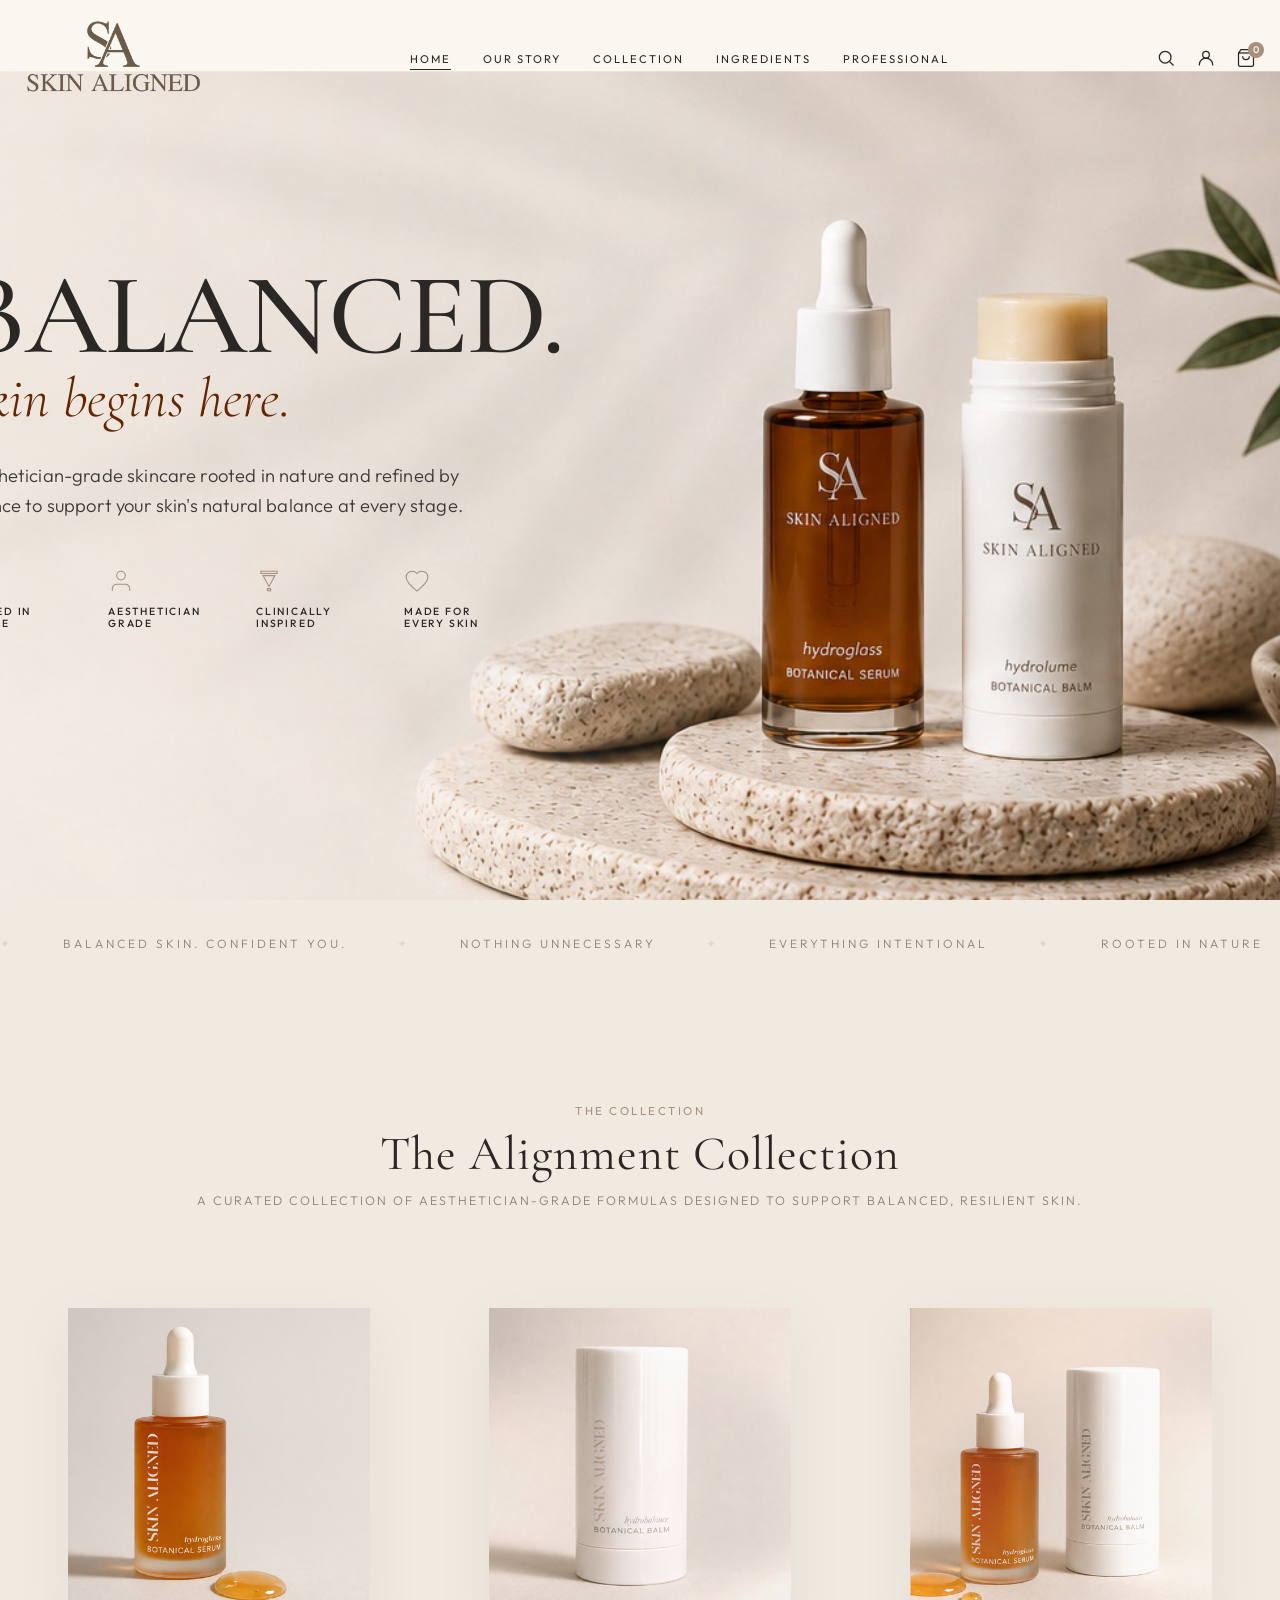
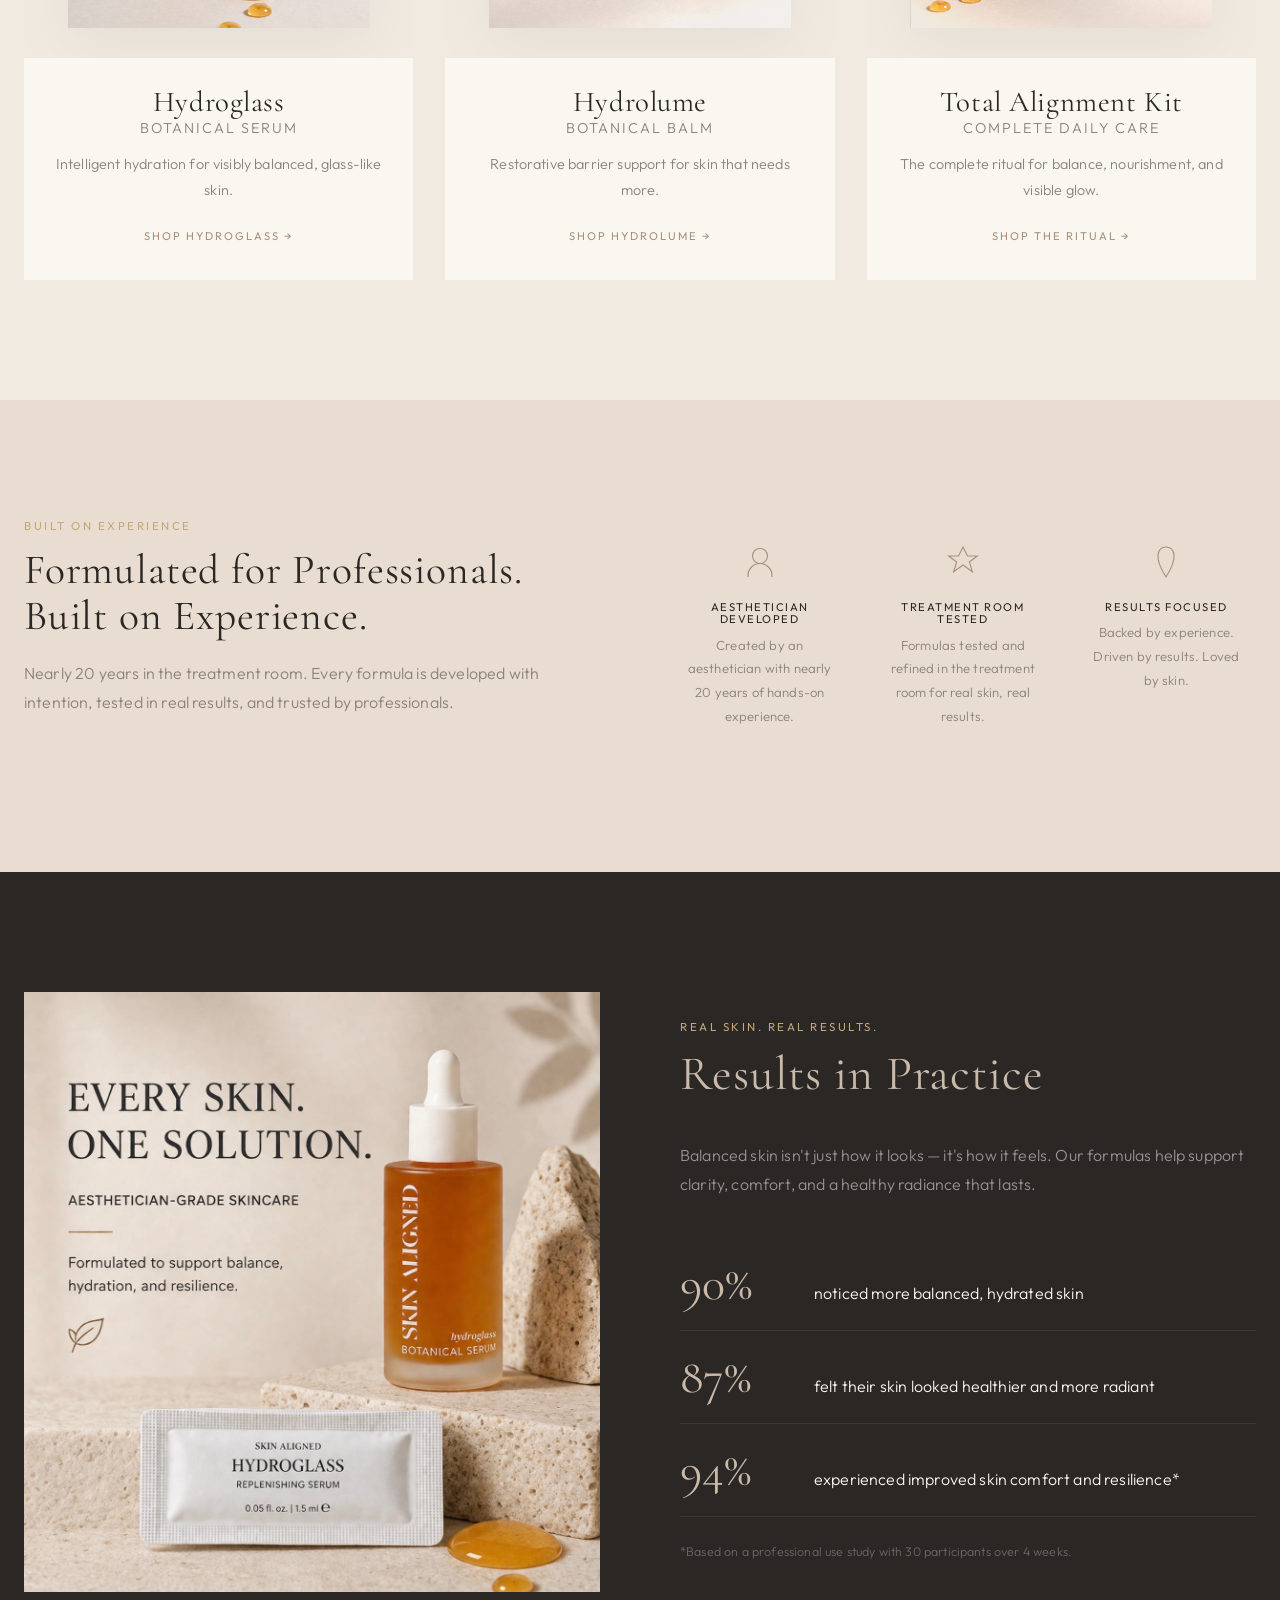
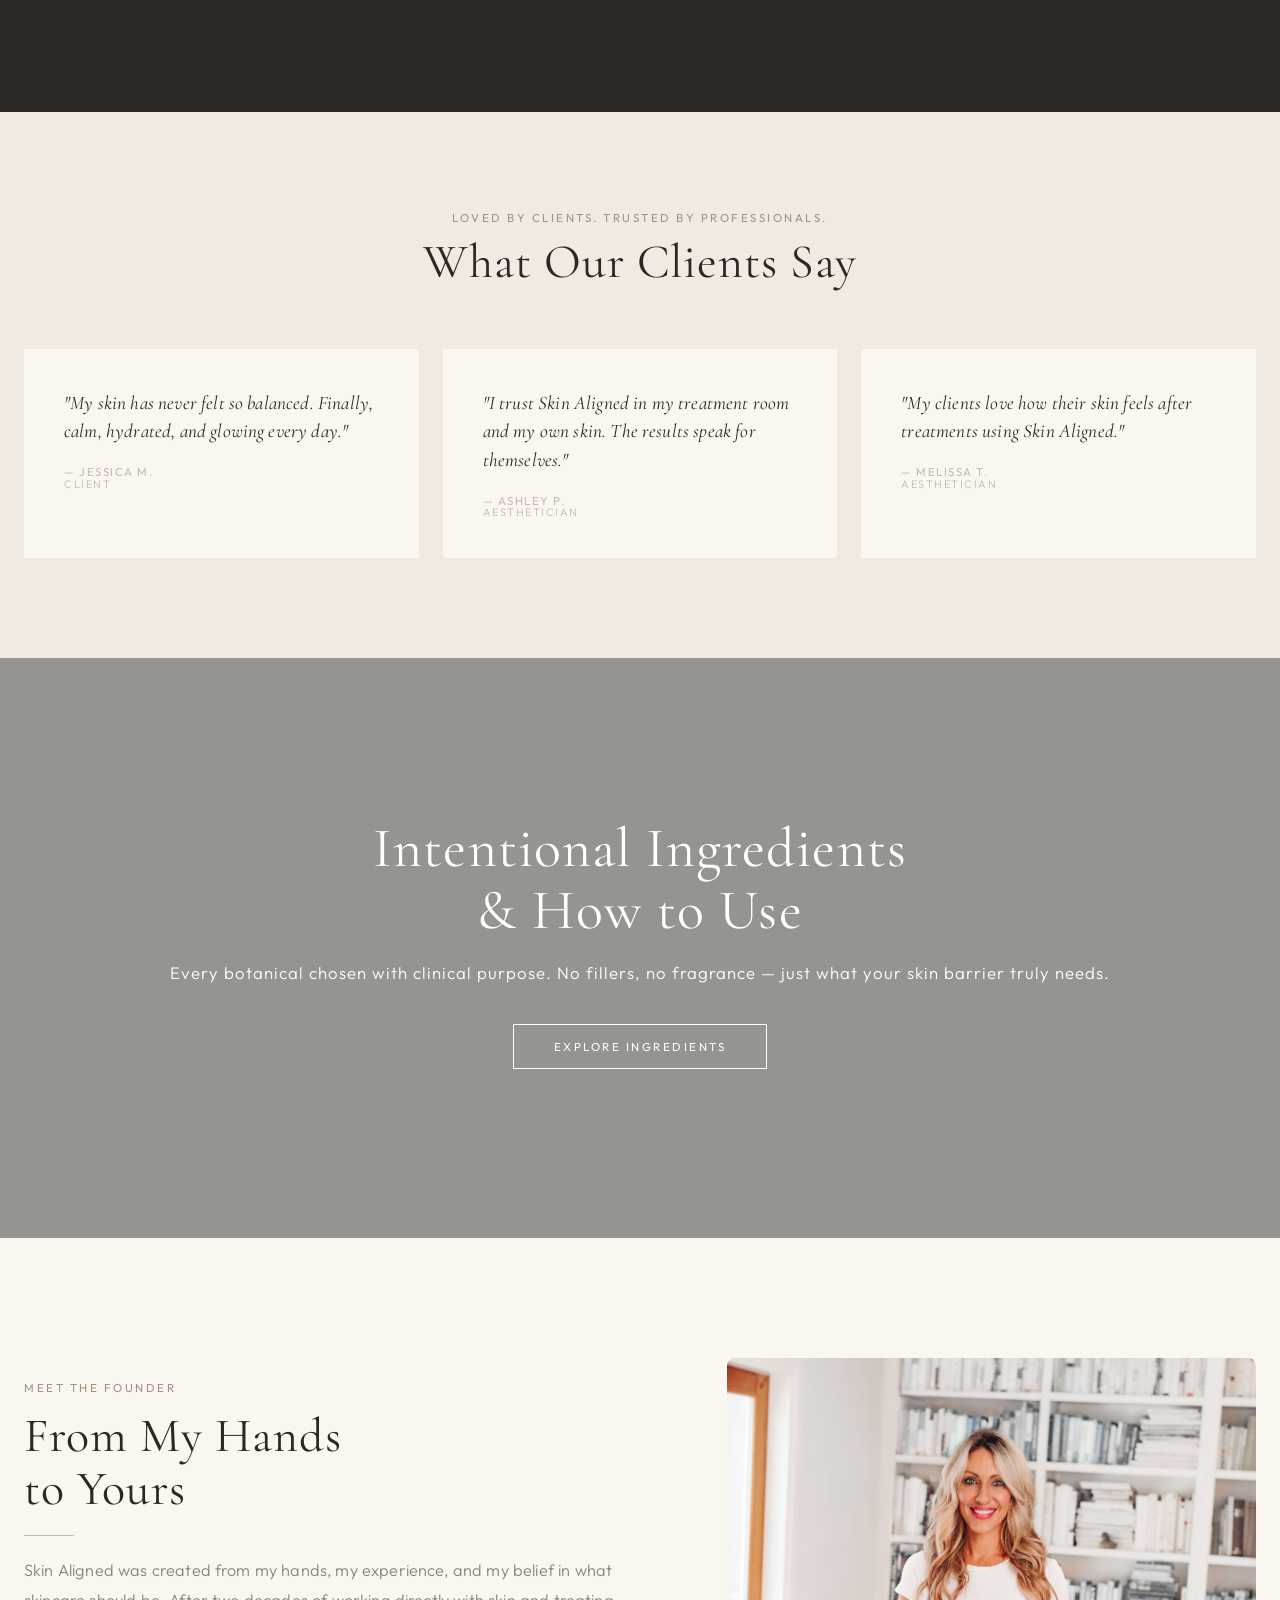
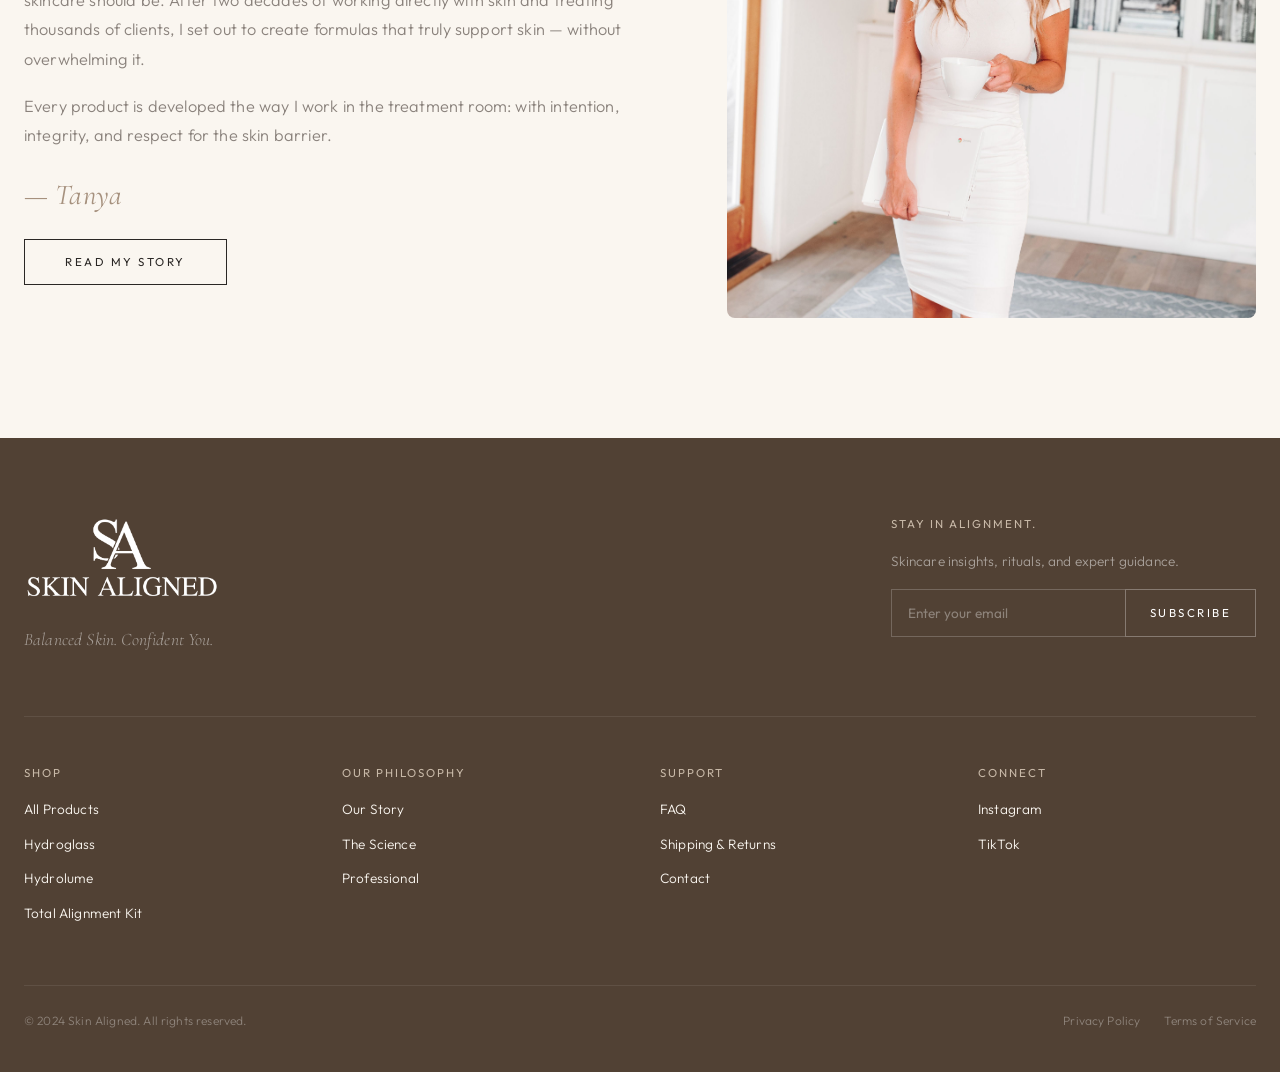
==== index.html @ 3042e4d3 "my first commit" ====
<!DOCTYPE html>
<html lang="en">

<head>
  <meta charset="UTF-8">
  <meta name="viewport" content="width=device-width, initial-scale=1.0">
  <title>Skin Aligned | Balanced Skin. Confident You.</title>
  <meta name="description"
    content="Aesthetician-grade skincare rooted in nature and refined by science to support your skin's natural balance at every stage.">
  <link rel="stylesheet" href="assets/css/style.css">
  <link rel="stylesheet" href="assets/css/pages.css">
  <link rel="icon" type="image/png" href="assets/img/favicon.png">
  <link rel="stylesheet" href="assets/css/pages2.css">
</head>

<body>

  <!-- Header -->
  <header class="header" id="site-header">
    <div class="wrap header__inner">
      <a href="index.html" class="logo"><img src="assets/img/top-main-logo.png" alt="Skin Aligned"></a>
      <nav>
        <ul class="nav" id="main-nav">
          <li><a href="index.html" class="active">Home</a></li>
          <li><a href="ritual.html">Our Story</a></li>
          <li><a href="products.html">Collection</a></li>
          <li><a href="product-detail.html">Ingredients</a></li>
          <li><a href="professional.html">Professional</a></li>
        </ul>
      </nav>
      <div class="nav-utils">
        <a href="https://skinaligned.com/search" target="_blank" aria-label="Search">
          <svg viewBox="0 0 24 24">
            <circle cx="11" cy="11" r="7" />
            <line x1="16.5" y1="16.5" x2="21" y2="21" />
          </svg>
        </a>
        <a href="https://skinaligned.com/account/login" target="_blank" aria-label="Account">
          <svg viewBox="0 0 24 24">
            <circle cx="12" cy="8" r="4" />
            <path d="M4 21v-1a7 7 0 0 1 16 0v1" />
          </svg>
        </a>
        <a href="https://skinaligned.com/cart" target="_blank" aria-label="Cart">
          <svg viewBox="0 0 24 24">
            <path d="M6 2L3 6v14a2 2 0 0 0 2 2h14a2 2 0 0 0 2-2V6l-3-4z" />
            <line x1="3" y1="6" x2="21" y2="6" />
            <path d="M16 10a4 4 0 0 1-8 0" />
          </svg>
          <span class="cart-count">0</span>
        </a>
      </div>
      <!-- Mobile menu toggle -->
      <button class="mobile-toggle" id="mobile-toggle" aria-label="Menu">
        <span></span><span></span><span></span>
      </button>
    </div>
  </header>

  <main>

    <!-- ─── Hero ─── -->
    <section class="hero" id="hero">
      <div class="hero__bg"><img src="assets/img/Index_hero_banner.jpg" alt="Skin Aligned Luxury Skincare"></div>
      <div class="hero__overlay"></div>
      <div class="wrap">
        <div class="hero__body reveal">
          <h1>BALANCED.</h1>
          <span class="hero__subtitle">Skin begins here.</span>
          <p>Aesthetician-grade skincare rooted in nature and refined by science to support your skin's natural balance
            at every stage.</p>

          <div class="hero__icons">
            <div class="hero__icon-item">
              <svg viewBox="0 0 24 24" fill="none" stroke="currentColor" stroke-width="1.5">
                <path
                  d="M12 2L15.09 8.26L22 9.27L17 14.14L18.18 21.02L12 17.77L5.82 21.02L7 14.14L2 9.27L8.91 8.26L12 2Z" />
              </svg>
              <span>Rooted in Nature</span>
            </div>
            <div class="hero__icon-item">
              <svg viewBox="0 0 24 24" fill="none" stroke="currentColor" stroke-width="1.5">
                <path
                  d="M20 21V19C20 17.9391 19.5786 16.9217 18.8284 16.1716C18.0783 15.4214 17.0609 15 16 15H8C6.93913 15 5.92172 15.4214 5.17157 16.1716C4.42143 16.9217 4 17.9391 4 19V21" />
                <circle cx="12" cy="7" r="4" />
              </svg>
              <span>Aesthetician Grade</span>
            </div>
            <div class="hero__icon-item">
              <svg viewBox="0 0 24 24" fill="none" stroke="currentColor" stroke-width="1.5">
                <path d="M4.5 3H19.5V5H4.5V3ZM6.5 7H17.5L12 17L6.5 7ZM10.5 21H13.5V19H10.5V21Z" />
              </svg>
              <span>Clinically Inspired</span>
            </div>
            <div class="hero__icon-item">
              <svg viewBox="0 0 24 24" fill="none" stroke="currentColor" stroke-width="1.5">
                <path
                  d="M12 21.35L10.55 20.03C5.4 15.36 2 12.28 2 8.5C2 5.42 4.42 3 7.5 3C9.24 3 10.91 3.81 12 5.09C13.09 3.81 14.76 3 16.5 3C19.58 3 22 5.42 22 8.5C22 12.28 18.6 15.36 13.45 20.04L12 21.35Z" />
              </svg>
              <span>Made for Every Skin</span>
            </div>
          </div>
        </div>
      </div>
    </section>

    <!-- ─── Marquee ─── -->
    <div class="marquee">
      <div class="marquee__track">
        <span>✦</span> balanced skin. confident you. <span>✦</span> nothing unnecessary <span>✦</span> everything
        intentional <span>✦</span> rooted in nature <span>✦</span> refined by science <span>✦</span> balanced skin.
        confident you. <span>✦</span> nothing unnecessary <span>✦</span> everything intentional <span>✦</span> rooted in
        nature <span>✦</span> refined by science <span>✦</span> balanced skin. confident you. <span>✦</span> nothing
        unnecessary <span>✦</span> everything intentional
      </div>
    </div>



    <!-- ─── Collection Highlight ─── -->
    <section class="products-sec" id="collection">
      <div class="wrap">
        <div class="sec-head reveal">
          <div class="section-tag">The Collection</div>
          <h2>The Alignment Collection</h2>
          <p>A curated collection of aesthetician-grade formulas designed to support balanced, resilient skin.</p>
        </div>
        <div class="prod-row">
          <a href="product-detail.html" class="prod-card reveal" id="card-hydroglass">
            <div class="prod-card__img">
              <img src="assets/img/HydroGlassBottleDrops.png" alt="HydroGlass Bottle Drops">
              <img src="assets/img/gallery_4.png" alt="HydroGlass Lifestyle" class="hover-img">
            </div>
            <div class="prod-card__info">
              <h3>Hydroglass</h3>
              <p class="prod-card__sub">Botanical Serum</p>
              <p>Intelligent hydration for visibly balanced, glass-like skin.</p>
              <span class="prod-card__cta">Shop Hydroglass →</span>
            </div>
          </a>
          <a href="product-detail.html" class="prod-card reveal d1" id="card-hydrolume">
            <div class="prod-card__img">
              <img src="assets/img/Hydroblam.png" alt="HydroBlam">
              <img src="assets/img/gallery_1.png" alt="HydroLume Lifestyle" class="hover-img">
            </div>
            <div class="prod-card__info">
              <h3>Hydrolume</h3>
              <p class="prod-card__sub">Botanical Balm</p>
              <p>Restorative barrier support for skin that needs more.</p>
              <span class="prod-card__cta">Shop Hydrolume →</span>
            </div>
          </a>
          <a href="products.html" class="prod-card reveal d2" id="card-kit">
            <div class="prod-card__img">
              <img src="assets/img/HydroGlasskit.png" alt="HydroGlass Kit">
              <img src="assets/img/0A5A5264-C969-4EF8-9C2A-7C37F3D836FC(1).png" alt="Kit Lifestyle" class="hover-img">
            </div>
            <div class="prod-card__info">
              <h3>Total Alignment Kit</h3>
              <p class="prod-card__sub">Complete Daily Care</p>
              <p>The complete ritual for balance, nourishment, and visible glow.</p>
              <span class="prod-card__cta">Shop the Ritual →</span>
            </div>
          </a>
        </div>
      </div>
    </section>

    <!-- ─── Formulated for Professionals ─── -->
    <section class="pro-strip" id="trust-section">
      <div class="wrap">
        <div class="pro-strip__grid reveal">
          <div class="pro-strip__text">
            <div class="section-tag" style="color:var(--gold);">Built on Experience</div>
            <h2>Formulated for Professionals.<br>Built on Experience.</h2>
            <p>Nearly 20 years in the treatment room. Every formula is developed with intention, tested in real results,
              and trusted by professionals.</p>
          </div>
          <div class="trust-pillars">
            <div class="trust-pill">
              <svg viewBox="0 0 48 48" width="36" height="36">
                <circle cx="24" cy="16" r="10" fill="none" stroke="currentColor" stroke-width="1.5" />
                <path d="M8 44v-2a16 16 0 0132 0v2" fill="none" stroke="currentColor" stroke-width="1.5" />
              </svg>
              <h5>Aesthetician Developed</h5>
              <p>Created by an aesthetician with nearly 20 years of hands-on experience.</p>
            </div>
            <div class="trust-pill">
              <svg viewBox="0 0 48 48" width="36" height="36">
                <path d="M24 4l6 12h13l-10.5 8 4 13L24 28l-12.5 9 4-13L5 16h13z" fill="none" stroke="currentColor"
                  stroke-width="1.5" />
              </svg>
              <h5>Treatment Room Tested</h5>
              <p>Formulas tested and refined in the treatment room for real skin, real results.</p>
            </div>
            <div class="trust-pill">
              <svg viewBox="0 0 48 48" width="36" height="36">
                <path d="M24 4C14 4 6 16 24 44c18-28 10-40 0-40z" fill="none" stroke="currentColor"
                  stroke-width="1.5" />
              </svg>
              <h5>Results Focused</h5>
              <p>Backed by experience. Driven by results. Loved by skin.</p>
            </div>
          </div>
        </div>
      </div>
    </section>

    <!-- ─── Results in Practice ─── -->
    <section class="results" id="results">
      <div class="wrap results__grid">
        <div class="results__img reveal"><img src="assets/img/IMG_5824.jpg" alt="Results" style="height:100%;"></div>
        <div class="reveal d1">
          <div class="section-tag" style="color:var(--gold);">Real Skin. Real Results.</div>
          <h2>Results in Practice</h2>
          <p style="color:rgba(255,255,255,.5); margin-bottom:40px; font-size:1rem;">Balanced skin isn't just how it
            looks — it's how it feels. Our formulas help support clarity, comfort, and a healthy radiance that lasts.
          </p>
          <div class="stat-row"><span class="stat-num">90%</span><span class="stat-desc">noticed more balanced, hydrated
              skin</span></div>
          <div class="stat-row"><span class="stat-num">87%</span><span class="stat-desc">felt their skin looked
              healthier and more radiant</span></div>
          <div class="stat-row"><span class="stat-num">94%</span><span class="stat-desc">experienced improved skin
              comfort and resilience*</span></div>
          <p style="color:rgba(255,255,255,.3); font-size:.78rem; margin-top:24px;">*Based on a professional use study
            with 30 participants over 4 weeks.</p>
        </div>
      </div>
    </section>

    <!-- ─── Testimonials ─── -->
    <section class="testimonials" id="testimonials">
      <div class="wrap">
        <div class="sec-head reveal" style="margin-bottom:60px;">
          <div class="section-tag">Loved by Clients. Trusted by Professionals.</div>
          <h2>What Our Clients Say</h2>
        </div>
        <div class="test-grid reveal">
          <div class="test-card">
            <div class="test-quote">"My skin has never felt so balanced. Finally, calm, hydrated, and glowing every
              day."</div>
            <div class="test-author">— Jessica M.<br><span>Client</span></div>
          </div>
          <div class="test-card">
            <div class="test-quote">"I trust Skin Aligned in my treatment room and my own skin. The results speak for
              themselves."</div>
            <div class="test-author">— Ashley P.<br><span>Aesthetician</span></div>
          </div>
          <div class="test-card">
            <div class="test-quote">"My clients love how their skin feels after treatments using Skin Aligned."</div>
            <div class="test-author">— Melissa T.<br><span>Aesthetician</span></div>
          </div>
        </div>
      </div>
    </section>

    <!-- ─── Ingredients CTA ─── -->
    <section class="ingr-cta" style="background-image:url('assets/img/slider-img-2.png');" id="ingredients-cta">
      <div class="wrap reveal">
        <h2>Intentional Ingredients<br>& How to Use</h2>
        <p>Every botanical chosen with clinical purpose. No fillers, no fragrance — just what your skin barrier truly
          needs.</p>
        <a href="product-detail.html" class="btn btn--light">Explore Ingredients</a>
      </div>
    </section>

    <!-- ─── Founder ─── -->
    <section class="philosophy" id="founder">
      <div class="wrap phil-grid">
        <div class="phil-text reveal">
          <div class="section-tag">Meet the Founder</div>
          <h2>From My Hands<br>to Yours</h2>
          <div class="accent-line"></div>
          <p>Skin Aligned was created from my hands, my experience, and my belief in what skincare should be. After two
            decades of working directly with skin and treating thousands of clients, I set out to create formulas that
            truly support skin — without overwhelming it.</p>
          <p>Every product is developed the way I work in the treatment room: with intention, integrity, and respect for
            the skin barrier.</p>
          <div class="sig">— Tanya</div>
          <a href="ritual.html" class="btn" style="margin-top:30px;">Read My Story</a>
        </div>
        <div class="reveal d1"><img src="assets/img/robertsonlifestyleimages_23muted.jpg" alt="Tanya Robertson"></div>
      </div>
    </section>

  </main>

  <!-- Footer -->
  <footer class="footer" id="site-footer">
    <div class="wrap">
      <div class="footer__top">
        <div class="footer__brand">
          <div class="footer__logo"><img src="assets/img/top-main-logo.png" alt="Skin Aligned"></div>
          <p class="footer__tagline">Balanced Skin. Confident You.</p>
        </div>
        <div class="footer__newsletter">
          <h5>Stay in Alignment.</h5>
          <p>Skincare insights, rituals, and expert guidance.</p>
          <div class="newsletter-form">
            <input type="email" placeholder="Enter your email" id="newsletter-email">
            <button class="btn btn--light" id="newsletter-submit">Subscribe</button>
          </div>
        </div>
      </div>
      <div class="footer__grid">
        <div>
          <h5>Shop</h5>
          <ul>
            <li><a href="products.html">All Products</a></li>
            <li><a href="product-detail.html">Hydroglass</a></li>
            <li><a href="product-detail.html">Hydrolume</a></li>
            <li><a href="products.html">Total Alignment Kit</a></li>
          </ul>
        </div>
        <div>
          <h5>Our Philosophy</h5>
          <ul>
            <li><a href="ritual.html">Our Story</a></li>
            <li><a href="product-detail.html">The Science</a></li>
            <li><a href="professional.html">Professional</a></li>
          </ul>
        </div>
        <div>
          <h5>Support</h5>
          <ul>
            <li><a href="https://skinaligned.com/pages/faq" target="_blank">FAQ</a></li>
            <li><a href="https://skinaligned.com/pages/returns" target="_blank">Shipping & Returns</a></li>
            <li><a href="https://skinaligned.com/pages/contact" target="_blank">Contact</a></li>
          </ul>
        </div>
        <div>
          <h5>Connect</h5>
          <ul class="social-links">
            <li><a href="https://www.instagram.com/skin.aligned/" target="_blank">Instagram</a></li>
            <li><a href="https://www.tiktok.com/@skin.aligned" target="_blank">TikTok</a></li>
          </ul>
        </div>
      </div>
      <div class="footer__bar">
        <span>&copy; 2024 <a href="https://skinaligned.com/" target="_blank">Skin Aligned</a>. All rights
          reserved.</span>
        <div class="footer__legal">
          <a href="privacy.html">Privacy Policy</a>
          <a href="terms.html">Terms of Service</a>
        </div>
      </div>
    </div>
  </footer>

  <script src="assets/js/main.js"></script>
</body>

</html>
---- assets/css/style.css ----
@import url('https://fonts.googleapis.com/css2?family=Cormorant+Garamond:ital,wght@0,300;0,400;0,500;0,600;1,300;1,400&family=Outfit:wght@200;300;400;500&display=swap');

:root {
  --cream: #FAF6F0;
  --sand: #F0EAE0;
  --stone: #C8B9A8;
  --earth: #A6917E;
  --charcoal: #2A2725;
  --muted: #8A827C;
  --white: #fff;
  --warm: #E8DDD0;
  --gold: #C4A87C;
  --blush: #F5EDE6;
  --serif: 'Cormorant Garamond', Georgia, serif;
  --sans: 'Outfit', sans-serif
}

*,
*::before,
*::after {
  margin: 0;
  padding: 0;
  box-sizing: border-box
}

html {
  scroll-behavior: smooth
}

body {
  font-family: var(--sans);
  font-weight: 300;
  background: var(--cream);
  color: var(--charcoal);
  line-height: 1.8;
  overflow-x: hidden;
  -webkit-font-smoothing: antialiased;
  letter-spacing: .01em
}

h1,
h2,
h3,
h4,
h5,
h6 {
  font-family: var(--serif);
  font-weight: 400;
  line-height: 1.1;
  letter-spacing: .02em
}

a {
  text-decoration: none;
  color: inherit;
  transition: opacity .4s
}

a:hover {
  opacity: .7
}

img {
  display: block;
  width: 100%;
  height: auto;
  object-fit: cover
}

.wrap {
  max-width: 1400px;
  margin: 0 auto;
  padding: 0 24px
}

.section-tag {
  font: 400 .72rem/1 var(--sans);
  text-transform: uppercase;
  letter-spacing: 2.5px;
  color: var(--earth);
  margin-bottom: 16px
}

.accent-line {
  width: 50px;
  height: 1px;
  background: var(--stone);
  margin: 20px 0
}

/* Reveal */
.reveal {
  opacity: 0;
  transform: translateY(40px);
  transition: opacity 1s cubic-bezier(.25, .8, .25, 1), transform 1s cubic-bezier(.25, .8, .25, 1)
}

.reveal.visible {
  opacity: 1;
  transform: translateY(0)
}

.d1 {
  transition-delay: .15s
}

.d2 {
  transition-delay: .3s
}

.d3 {
  transition-delay: .45s
}

/* Buttons */
.btn {
  display: inline-block;
  padding: 16px 40px;
  font: 400 .72rem/1 var(--sans);
  letter-spacing: 2.5px;
  text-transform: uppercase;
  border: 1px solid var(--charcoal);
  color: var(--charcoal);
  background: transparent;
  cursor: pointer;
  position: relative;
  overflow: hidden;
  z-index: 1;
  transition: color .5s
}

.btn::after {
  content: '';
  position: absolute;
  inset: 0;
  background: var(--charcoal);
  transform: scaleY(0);
  transform-origin: bottom;
  transition: transform .5s cubic-bezier(.77, 0, .18, 1);
  z-index: -1
}

.btn:hover {
  color: var(--cream);
  opacity: 1
}

.btn:hover::after {
  transform: scaleY(1);
  transform-origin: top
}

.btn--light {
  border-color: var(--white);
  color: var(--white)
}

.btn--light::after {
  background: var(--white)
}

.btn--light:hover {
  color: var(--charcoal)
}

.btn--fill {
  background: var(--charcoal);
  color: var(--cream)
}

.btn--fill::after {
  background: var(--stone)
}

.btn--fill:hover {
  color: var(--charcoal)
}

/* Header */
.header {
  position: fixed;
  top: 0;
  width: 100%;
  padding: 20px 0;
  z-index: 200;
  transition: all .6s cubic-bezier(.16, 1, .3, 1);
  background: transparent
}

.header.scrolled {
  padding: 16px 0;
  background: rgba(250, 246, 240, .98);
  backdrop-filter: blur(15px);
  border-bottom: 1px solid rgba(0, 0, 0, .03)
}

.header__inner {
  display: flex;
  justify-content: space-between;
  align-items: center
}

.logo img {
  height: 75px;
  width: auto;
  object-fit: contain
}

.nav {
  display: flex;
  gap: 32px;
  list-style: none;
  align-items: center
}

.nav a {
  font: 400 .7rem/1 var(--sans);
  letter-spacing: 2px;
  text-transform: uppercase;
  position: relative
}

.nav a::after {
  content: '';
  position: absolute;
  bottom: -4px;
  left: 0;
  width: 0;
  height: 1px;
  background: var(--charcoal);
  transition: width .4s
}

.nav a:hover::after,
.nav a.active::after {
  width: 100%
}

.nav a:hover {
  opacity: 1
}

.nav-utils {
  display: flex;
  align-items: center;
  gap: 20px
}

.nav-utils a {
  display: flex;
  align-items: center;
  justify-content: center;
  position: relative
}

.nav-utils svg {
  width: 20px;
  height: 20px;
  stroke: var(--charcoal);
  fill: none;
  stroke-width: 1.5;
  transition: opacity .3s
}

.nav-utils a:hover svg {
  opacity: .5
}

.cart-count {
  position: absolute;
  top: -6px;
  right: -8px;
  background: var(--earth);
  color: #fff;
  font-size: .6rem;
  width: 16px;
  height: 16px;
  border-radius: 50%;
  display: flex;
  align-items: center;
  justify-content: center;
  font-family: var(--sans);
  font-weight: 500
}

.mobile-toggle {
  display: none;
  background: none;
  border: none;
  cursor: pointer;
  padding: 6px;
  flex-direction: column;
  gap: 5px
}

.mobile-toggle span {
  display: block;
  width: 22px;
  height: 1.5px;
  background: var(--charcoal);
  transition: all .3s
}

/* Footer */
.footer {
  background: #514134;
  color: var(--cream);
  padding: 80px 0 40px
}

.footer__top {
  display: flex;
  justify-content: space-between;
  align-items: flex-start;
  padding-bottom: 60px;
  border-bottom: 1px solid rgba(255, 255, 255, .08);
  margin-bottom: 50px;
  flex-wrap: wrap;
  gap: 40px
}

.footer__brand {
  max-width: 300px
}

.footer__logo img {
  height: 82px;
  filter: brightness(0) invert(1);
  margin-bottom: 24px;
  width: auto;
  object-fit: contain
}

.footer__tagline {
  color: rgba(255, 255, 255, .5);
  font-size: .88rem;
  font-style: italic;
  font-family: var(--serif);
  font-size: 1.1rem
}

.footer__newsletter {
  max-width: 400px
}

.footer__newsletter h5 {
  font-family: var(--sans);
  font-size: .75rem;
  letter-spacing: 2px;
  text-transform: uppercase;
  margin-bottom: 8px;
  color: var(--stone)
}

.footer__newsletter p {
  color: rgba(255, 255, 255, .5);
  font-size: .85rem;
  margin-bottom: 16px
}

.newsletter-form {
  display: flex;
  gap: 0
}

.newsletter-form input {
  flex: 1;
  padding: 14px 16px;
  background: transparent;
  border: 1px solid rgba(255, 255, 255, .2);
  border-right: none;
  color: #fff;
  font-family: var(--sans);
  font-size: .85rem;
  outline: none
}

.newsletter-form input::placeholder {
  color: rgba(255, 255, 255, .35)
}

.newsletter-form .btn {
  border-color: rgba(255, 255, 255, .3);
  padding: 14px 24px
}

.footer__grid {
  display: grid;
  grid-template-columns: 1fr 1fr 1fr 1fr;
  gap: 40px;
  margin-bottom: 50px
}

.footer h5 {
  font-family: var(--sans);
  font-size: .72rem;
  letter-spacing: 2px;
  text-transform: uppercase;
  margin-bottom: 18px;
  color: var(--stone)
}

.footer ul {
  list-style: none
}

.footer li {
  margin-bottom: 10px;
  font-size: .85rem
}

.footer a:hover {
  opacity: .6
}

.footer__bar {
  display: flex;
  justify-content: space-between;
  align-items: center;
  padding-top: 24px;
  border-top: 1px solid rgba(255, 255, 255, .08);
  font-size: .75rem;
  color: rgba(255, 255, 255, .35)
}

.footer__legal {
  display: flex;
  gap: 24px
}

.footer__legal a {
  color: rgba(255, 255, 255, .35)
}

/* Hero Banner Refinement */
.hero {
  position: relative;
  height: 100vh;
  display: flex;
  align-items: center;
  overflow: hidden;
  background: var(--cream)
}

.hero__bg {
  position: absolute;
  inset: 0;
  z-index: 0
}

.hero__bg img {
  height: 100%;
  width: 100%;
  object-fit: cover;
  object-position: 70% center
}

.hero__overlay {
  position: absolute;
  inset: 0;
  z-index: 1;
  background: linear-gradient(90deg, rgba(250, 246, 240, .45) 0%, rgba(250, 246, 240, 0) 60%)
}

.hero__body {
  position: relative;
  z-index: 2;
  max-width: 620px;
  text-align: left;
  padding-left: 0;
  margin-left: -680px
}

.hero__leaf {
  font-size: 1.6rem;
  color: var(--earth);
  margin-bottom: 32px;
  display: block;
  opacity: .8
}

.hero__body h1 {
  font-size: 7.2rem;
  font-weight: 500;
  margin-bottom: 4px;
  letter-spacing: -.01em;
  line-height: .82;
  color: var(--charcoal);
  text-transform: uppercase
}

.hero__subtitle {
  font-family: var(--serif);
  font-size: 3.5rem;
  font-weight: 300;
  font-style: italic;
  color: #642502;
  margin-bottom: 32px;
  display: block;
  line-height: 1.1
}

.hero__body>p {
  color: var(--charcoal);
  font-size: 1.15rem;
  max-width: 540px;
  margin-bottom: 48px;
  line-height: 1.6;
  opacity: .9
}

.hero__icons {
  display: flex;
  gap: 48px;
  margin-top: 20px
}

.hero__icon-item {
  text-align: left;
  display: flex;
  flex-direction: column;
  align-items: flex-start;
  gap: 12px
}

.hero__icon-item svg {
  width: 26px;
  height: 26px;
  color: var(--earth);
  stroke-width: 1
}

.hero__icon-item span {
  font: 500 .65rem/1.2 var(--sans);
  letter-spacing: 1.8px;
  text-transform: uppercase;
  color: var(--charcoal);
  max-width: 100px
}

/* Intro Grid (5 columns) */
.intro-grid {
  display: grid;
  grid-template-columns: repeat(5, 1fr);
  background: var(--warm);
  border-top: 1px solid var(--sand)
}

.intro-col {
  padding: 40px 30px;
  border-right: 1px solid rgba(0, 0, 0, .05);
  display: flex;
  flex-direction: column;
  height: 100%
}

.intro-col:last-child {
  border-right: none
}

.intro-col__tag {
  font: 400 .65rem/1 var(--sans);
  text-transform: uppercase;
  letter-spacing: 2px;
  color: var(--earth);
  margin-bottom: 15px
}

.intro-col h3 {
  font-size: 1.1rem;
  margin-bottom: 20px;
  text-transform: uppercase;
  letter-spacing: 1px;
  font-family: var(--sans);
  font-weight: 400;
  color: var(--charcoal)
}

.intro-col h2 {
  font-size: 1.3rem;
  margin-bottom: 20px;
  text-transform: uppercase;
  letter-spacing: 1px;
  font-family: var(--sans);
  font-weight: 400;
  color: var(--charcoal)
}

.intro-col p {
  font-size: .85rem;
  color: var(--muted);
  line-height: 1.6
}

.intro-col__img {
  margin-top: auto;
  padding-top: 20px
}

.intro-col__img img {
  border-radius: 2px;
  filter: grayscale(20%)
}

.intro-col .value-list {
  list-style: none;
  margin-top: 15px
}

.intro-col .value-list li {
  font-size: .65rem;
  text-transform: uppercase;
  letter-spacing: 1.5px;
  margin-bottom: 12px;
  display: flex;
  align-items: center;
  gap: 10px;
  color: var(--muted)
}

.intro-col .value-list svg {
  width: 14px;
  height: 14px;
  color: var(--stone)
}

.intro-col__skintypes {
  display: grid;
  grid-template-columns: repeat(2, 1fr);
  gap: 15px;
  margin-top: 20px
}

.intro-type {
  text-align: center
}

.intro-type svg {
  width: 20px;
  height: 20px;
  color: var(--stone);
  margin-bottom: 6px
}

.intro-type span {
  display: block;
  font-size: .58rem;
  text-transform: uppercase;
  letter-spacing: 1px;
  color: var(--muted)
}

.intro-col__footer {
  margin-top: auto;
  padding-top: 30px;
  text-align: center
}

.intro-col__footer h4 {
  font-size: .85rem;
  text-transform: uppercase;
  letter-spacing: 2px;
  color: var(--charcoal)
}

/* Marquee */
.marquee {
  padding: 28px 0;
  background: var(--sand);
  overflow: hidden;
  white-space: nowrap
}

.marquee__track {
  display: inline-flex;
  gap: 50px;
  animation: scroll 25s linear infinite;
  font: 300 .75rem/1 var(--sans);
  letter-spacing: 3px;
  text-transform: uppercase;
  color: var(--muted)
}

.marquee__track span {
  opacity: .35;
  color: var(--stone)
}

@keyframes scroll {
  0% {
    transform: translateX(0)
  }

  100% {
    transform: translateX(-50%)
  }
}

/* Mobile Nav */
@media(max-width:1024px) {
  .nav--open {
    display: flex;
    flex-direction: column;
    position: fixed;
    top: 0;
    left: 0;
    width: 100%;
    height: 100vh;
    background: var(--cream);
    z-index: 300;
    justify-content: center;
    align-items: center;
    gap: 28px;
    animation: fadeIn .3s ease
  }

  .mobile-toggle.active span:nth-child(1) {
    transform: rotate(45deg) translate(5px, 5px)
  }

  .mobile-toggle.active span:nth-child(2) {
    opacity: 0
  }

  .mobile-toggle.active span:nth-child(3) {
    transform: rotate(-45deg) translate(5px, -5px)
  }

  .hero__body h1 {
    font-size: 4.5rem
  }

  .hero__subtitle {
    font-size: 2.2rem
  }

  .intro-grid {
    grid-template-columns: repeat(2, 1fr)
  }

  .intro-col {
    border-bottom: 1px solid rgba(0, 0, 0, .05)
  }
}

@media(max-width:768px) {
  .hero__body h1 {
    font-size: 3.5rem
  }

  .hero__subtitle {
    font-size: 1.8rem
  }

  .hero__icons {
    gap: 20px
  }

  .intro-grid {
    grid-template-columns: 1fr
  }
}

@keyframes fadeIn {
  0% {
    opacity: 0
  }

  100% {
    opacity: 1
  }
}
---- assets/css/pages.css ----
/* ══ HOMEPAGE ══ */
.philosophy-intro {
    padding: 120px 0;
    background: var(--blush)
}

.phil-intro-grid {
    display: grid;
    grid-template-columns: 1fr 1fr;
    gap: 80px;
    align-items: center
}

.phil-intro-text h2 {
    font-size: 3rem;
    margin-bottom: 0
}

.phil-intro-text h2 em {
    font-style: italic;
    font-weight: 300;
    color: var(--earth)
}

.phil-intro-text p {
    color: var(--muted);
    font-size: 1.02rem;
    margin-top: 20px
}

.phil-intro-values h3 {
    font-size: 1.8rem;
    margin-bottom: 24px
}

.value-list {
    list-style: none
}

.value-list li {
    display: flex;
    align-items: center;
    gap: 12px;
    margin-bottom: 14px;
    font-size: .92rem;
    color: var(--muted)
}

.value-list svg {
    color: var(--earth);
    flex-shrink: 0
}

.phil-tiles {
    padding: 100px 0;
    background: var(--cream)
}

.tiles-row {
    display: grid;
    grid-template-columns: repeat(3, 1fr);
    gap: 32px
}

.phil-tile {
    background: var(--sand);
    padding: 40px 32px;
    text-align: center;
    transition: transform .5s, box-shadow .5s
}

.phil-tile:hover {
    transform: translateY(-8px);
    box-shadow: 0 20px 40px rgba(0, 0, 0, .05)
}

.phil-tile__img {
    width: 100%;
    height: 200px;
    overflow: hidden;
    margin-bottom: 20px
}

.phil-tile__img img {
    height: 100%;
    object-fit: cover
}

.phil-tile h4 {
    font-size: 1.4rem;
    margin-bottom: 10px
}

.phil-tile p {
    font-size: .9rem;
    color: var(--muted)
}

/* Products */
.products-sec {
    padding: 120px 0;
    background: var(--sand)
}

.sec-head {
    text-align: center;
    margin-bottom: 70px
}

.sec-head h2 {
    font-size: 3rem
}

.sec-head p {
    font: 300 .78rem/1 var(--sans);
    text-transform: uppercase;
    letter-spacing: 2px;
    color: var(--muted);
    margin-top: 14px
}

.sec-head .section-tag {
    margin-bottom: 12px
}

.prod-row {
    display: grid;
    grid-template-columns: repeat(3, 1fr);
    gap: 32px
}

.prod-card {
    background: var(--cream);
    text-align: center;
    transition: transform .6s, box-shadow .6s;
    cursor: pointer;
    text-decoration: none;
    overflow: hidden
}

.prod-card:hover {
    transform: translateY(-10px);
    box-shadow: 0 30px 60px rgba(0, 0, 0, .06);
    opacity: 1
}

.prod-card__img {
    height: 380px;
    display: flex;
    align-items: center;
    justify-content: center;
    padding: 30px;
    position: relative;
    overflow: hidden;
    background: var(--sand);
    transition: background .4s
}

.prod-card:hover .prod-card__img {
    background: var(--warm)
}

.prod-card__img img {
    max-height: 100%;
    max-width: 100%;
    width: auto;
    height: auto;
    object-fit: contain;
    filter: drop-shadow(0 15px 30px rgba(0, 0, 0, .05));
    transition: all .9s cubic-bezier(.16, 1, .3, 1);
    z-index: 1
}

.prod-card__img img.hover-img {
    position: absolute;
    inset: 0;
    width: 100%;
    height: 100%;
    max-height: none;
    max-width: none;
    object-fit: cover;
    filter: none;
    padding: 0;
    opacity: 0;
    z-index: 2;
    transform: scale(1.1)
}

.prod-card:hover .prod-card__img img:first-child {
    opacity: 0;
    transform: scale(1.1)
}

.prod-card:hover .prod-card__img img.hover-img {
    opacity: 1;
    transform: scale(1)
}

.prod-card__info {
    padding: 28px 24px 32px
}

.prod-card h3 {
    font-size: 1.8rem;
    margin-bottom: 4px
}

.prod-card__sub {
    font: 300 .7rem/1 var(--sans);
    letter-spacing: 2px;
    text-transform: uppercase;
    color: var(--stone);
    margin-bottom: 12px
}

.prod-card__info>p {
    color: var(--muted);
    font-size: .9rem;
    margin-bottom: 16px
}

.prod-card__cta {
    font: 400 .7rem/1 var(--sans);
    letter-spacing: 2px;
    text-transform: uppercase;
    color: var(--earth);
    transition: letter-spacing .3s
}

.prod-card:hover .prod-card__cta {
    letter-spacing: 3px
}

/* Trust */
.pro-strip {
    padding: 120px 0;
    background: var(--warm)
}

.pro-strip__grid {
    display: grid;
    grid-template-columns: 1fr 1fr;
    gap: 60px;
    align-items: start
}

.pro-strip__text h2 {
    font-size: 2.6rem;
    margin-bottom: 20px
}

.pro-strip__text p {
    color: var(--muted);
    font-size: 1rem
}

.trust-pillars {
    display: grid;
    grid-template-columns: repeat(3, 1fr);
    gap: 24px
}

.trust-pill {
    text-align: center;
    padding: 24px 16px
}

.trust-pill svg {
    color: var(--earth);
    margin-bottom: 12px
}

.trust-pill h5 {
    font-family: var(--sans);
    font-size: .7rem;
    letter-spacing: 1.5px;
    text-transform: uppercase;
    margin-bottom: 8px
}

.trust-pill p {
    font-size: .82rem;
    color: var(--muted)
}

/* Results */
.results {
    padding: 120px 0;
    background: var(--charcoal);
    color: var(--cream)
}

.results__grid {
    display: grid;
    grid-template-columns: 1fr 1fr;
    gap: 80px;
    align-items: center
}

.results__img {
    height: 600px
}

.results h2 {
    font-size: 3rem;
    color: var(--stone);
    margin-bottom: 40px
}

.stat-row {
    display: flex;
    align-items: baseline;
    gap: 24px;
    padding: 22px 0;
    border-bottom: 1px solid rgba(255, 255, 255, .08)
}

.stat-row:last-child {
    border: none
}

.stat-num {
    font: 400 3rem/1 var(--serif);
    color: var(--stone);
    min-width: 110px
}

.stat-desc {
    font-size: 1rem
}

.stats-row {
    display: grid;
    grid-template-columns: repeat(3, 1fr);
    gap: 40px;
    text-align: center
}

.stat-block h3 {
    font-size: 3.5rem;
    color: var(--stone);
    margin-bottom: 8px
}

.stat-block p {
    color: rgba(255, 255, 255, .5)
}

/* Testimonials */
.testimonials {
    padding: 100px 0;
    background: var(--sand)
}

.test-grid {
    display: grid;
    grid-template-columns: repeat(3, 1fr);
    gap: 24px
}

.test-card {
    background: var(--cream);
    padding: 40px;
    transition: transform .5s
}

.test-card:hover {
    transform: translateY(-6px)
}

.test-quote {
    font: italic 1.2rem/1.5 var(--serif);
    margin-bottom: 20px
}

.test-author {
    font: 400 .72rem/1 var(--sans);
    letter-spacing: 1.5px;
    text-transform: uppercase;
    color: var(--stone)
}

.test-author span {
    font-weight: 300;
    font-size: .68rem
}

/* Ingredients CTA */
.ingr-cta {
    position: relative;
    padding: 160px 0;
    text-align: center;
    color: var(--white);
    background-size: cover;
    background-position: center;
    background-attachment: fixed
}

.ingr-cta::before {
    content: '';
    position: absolute;
    inset: 0;
    background: rgba(0, 0, 0, .4)
}

.ingr-cta>* {
    position: relative;
    z-index: 1
}

.ingr-cta h2 {
    font-size: 3.5rem;
    margin-bottom: 16px
}

.ingr-cta p {
    font-size: 1.05rem;
    letter-spacing: 1px;
    margin-bottom: 36px
}

/* Founder */
.philosophy {
    padding: 120px 0
}

.phil-grid {
    display: grid;
    grid-template-columns: 1fr .85fr;
    gap: 80px;
    align-items: center
}

.phil-grid img {
    height: 560px;
    width: 100%;
    object-fit: cover;
    border-radius: 8px
}

.phil-text h2 {
    font-size: 3rem;
    margin-bottom: 0
}

.phil-text p {
    color: var(--muted);
    font-size: 1.02rem;
    margin-top: 18px
}

.phil-text .sig {
    font: italic 1.8rem/1 var(--serif);
    margin-top: 30px;
    color: var(--earth)
}

/* Balance */
.balance-banner {
    background: var(--blush)
}

.balance-icons {
    display: flex;
    justify-content: center;
    gap: 32px;
    flex-wrap: wrap;
    margin-top: 24px
}

.balance-icons span {
    font: 300 .7rem/1 var(--sans);
    letter-spacing: 1.5px;
    text-transform: uppercase;
    color: var(--muted)
}

/* ══ COLLECTION PAGE ══ */
.collection-hero {
    padding: 180px 0 100px;
    background: var(--blush)
}

.collection-hero__grid {
    display: grid;
    grid-template-columns: 1fr 2fr;
    gap: 60px;
    align-items: start
}

.collection-hero__text h1 {
    font-size: 5rem;
    margin-bottom: 0;
    line-height: .95
}

.collection-hero__text p {
    color: var(--muted);
    font-size: 1rem;
    margin-top: 20px
}

.collection-hero__products {
    display: grid;
    grid-template-columns: repeat(3, 1fr);
    gap: 24px
}

.coll-card {
    text-decoration: none;
    background: var(--cream);
    overflow: hidden;
    transition: transform .5s, box-shadow .5s
}

.coll-card:hover {
    transform: translateY(-8px);
    box-shadow: 0 20px 50px rgba(0, 0, 0, .06);
    opacity: 1
}

.coll-card__img {
    height: 260px;
    display: flex;
    align-items: center;
    justify-content: center;
    padding: 20px;
    background: var(--sand)
}

.coll-card__img img {
    max-height: 100%;
    width: auto;
    object-fit: contain;
    filter: drop-shadow(0 10px 20px rgba(0, 0, 0, .08))
}

.coll-card__info {
    padding: 24px 20px
}

.coll-card h3 {
    font-size: 1.4rem;
    margin-bottom: 4px
}

.coll-card__sub {
    font: 300 .65rem/1 var(--sans);
    letter-spacing: 2px;
    text-transform: uppercase;
    color: var(--stone);
    margin-bottom: 10px
}

.coll-card__info p {
    font-size: .85rem;
    color: var(--muted);
    margin-bottom: 14px
}

.coll-card__btn {
    display: inline-block;
    font: 400 .68rem/1 var(--sans);
    letter-spacing: 2px;
    text-transform: uppercase;
    padding: 12px 24px;
    border: 1px solid var(--charcoal);
    transition: all .3s
}

.coll-card:hover .coll-card__btn {
    background: var(--charcoal);
    color: var(--cream)
}

.pro-banner {
    padding: 100px 0;
    background: var(--warm)
}

.pro-banner__grid {
    display: grid;
    grid-template-columns: 1fr 1fr;
    gap: 40px;
    align-items: start
}

.pro-banner__text h2 {
    font-size: 2.4rem;
    margin-bottom: 0
}

.pro-banner__text p {
    color: var(--muted);
    margin-top: 20px
}

.pro-banner__img {
    height: 400px;
    grid-column: 2;
    grid-row: 1/3
}

.pro-banner__pillars {
    display: grid;
    grid-template-columns: repeat(2, 1fr);
    gap: 20px
}

.pro-pill {
    padding: 20px;
    background: var(--cream)
}

.pro-pill svg {
    color: var(--earth);
    margin-bottom: 8px
}

.pro-pill h5 {
    font-family: var(--sans);
    font-size: .68rem;
    letter-spacing: 1.5px;
    text-transform: uppercase;
    margin-bottom: 6px
}

.pro-pill p {
    font-size: .8rem;
    color: var(--muted)
}

/* ══ INGREDIENTS PAGE ══ */
.pdp-hero {
    padding: 160px 0 80px;
    background: var(--blush)
}

.pdp-hero--alt {
    background: var(--sand)
}

.pdp-hero__grid {
    display: grid;
    grid-template-columns: 1fr 1fr 1fr;
    gap: 50px;
    align-items: center
}

.pdp-hero__text h1 {
    font-size: 3.8rem;
    margin-bottom: 0
}

.pdp-hero__text h1 em {
    font-style: italic;
    font-weight: 300;
    color: var(--earth)
}

.pdp-hero__tagline {
    color: var(--muted);
    font-size: 1rem;
    margin: 20px 0 28px
}

.pdp-hero__formula h3 {
    font-size: 1.5rem;
    margin-bottom: 16px
}

.pdp-hero__formula p {
    color: var(--muted);
    font-size: .92rem
}

.pdp-hero__badges {
    display: flex;
    gap: 16px;
    margin-top: 20px;
    flex-wrap: wrap
}

.pdp-hero__badges span {
    font: 300 .65rem/1 var(--sans);
    letter-spacing: 2px;
    text-transform: uppercase;
    padding: 8px 16px;
    border: 1px solid var(--stone);
    color: var(--muted)
}

.pdp-hero__img {
    display: flex;
    align-items: center;
    justify-content: center
}

.pdp-hero__img img {
    max-height: 400px;
    width: auto;
    object-fit: contain;
    filter: drop-shadow(0 20px 40px rgba(0, 0, 0, .1))
}

/* Benefits */
.benefits-strip {
    padding: 80px 0;
    background: var(--cream);
    border-top: 1px solid var(--sand);
    border-bottom: 1px solid var(--sand)
}

.benefits-strip h3 {
    text-align: center;
    font-size: 1.6rem;
    margin-bottom: 40px
}

.benefits-grid {
    display: flex;
    justify-content: center;
    gap: 40px;
    flex-wrap: wrap
}

.benefit-item {
    text-align: center;
    max-width: 180px
}

.benefit-icon {
    display: block;
    font-size: 1.6rem;
    color: var(--stone);
    margin-bottom: 10px
}

.benefit-item h5 {
    font-family: var(--sans);
    font-size: .7rem;
    letter-spacing: 1.5px;
    text-transform: uppercase;
    margin-bottom: 8px
}

.benefit-item p {
    font-size: .82rem;
    color: var(--muted)
}

/* Ingredient Tiles */
.ingr-tiles {
    padding: 100px 0;
    background: var(--sand)
}

.ingr-grid {
    display: grid;
    grid-template-columns: repeat(4, 1fr);
    gap: 24px
}

.ingr-item {
    background: var(--cream);
    padding: 28px 20px;
    text-align: center;
    transition: transform .4s
}

.ingr-item:hover {
    transform: translateY(-6px)
}

.ingr-item__icon {
    width: 60px;
    height: 60px;
    border-radius: 50%;
    overflow: hidden;
    margin: 0 auto 14px
}

.ingr-item__icon img {
    height: 100%;
    object-fit: cover
}

.ingr-item h5 {
    font-family: var(--sans);
    font-size: .72rem;
    letter-spacing: 1px;
    text-transform: uppercase;
    margin-bottom: 8px
}

.ingr-item p {
    font-size: .8rem;
    color: var(--muted)
}

/* Cannabinoid */
.canna-section {
    padding: 100px 0;
    background: var(--cream)
}

.canna-grid {
    display: grid;
    grid-template-columns: 1fr 1fr 1fr;
    gap: 40px;
    align-items: start
}

.canna-text h3 {
    font-size: 1.8rem;
    margin-bottom: 0
}

.canna-text p {
    color: var(--muted);
    margin-top: 20px;
    font-size: .95rem
}

.canna-compounds {
    display: flex;
    flex-direction: column;
    gap: 24px
}

.canna-compound {
    padding: 24px;
    background: var(--sand)
}

.canna-compound h5 {
    font-family: var(--sans);
    font-size: .72rem;
    letter-spacing: 1.5px;
    text-transform: uppercase;
    margin-bottom: 8px
}

.canna-compound p {
    font-size: .88rem;
    color: var(--muted)
}

.canna-skintypes {
    padding: 24px;
    background: var(--sand)
}

.canna-skintypes h4 {
    font-size: 1.3rem;
    margin-bottom: 16px
}

.skin-tags {
    display: flex;
    flex-wrap: wrap;
    gap: 8px;
    margin-bottom: 14px
}

.skin-tags span {
    padding: 6px 14px;
    border: 1px solid var(--stone);
    font: 300 .65rem/1 var(--sans);
    letter-spacing: 1.5px;
    text-transform: uppercase;
    color: var(--muted)
}

.canna-skintypes>p {
    font-size: .88rem;
    color: var(--muted)
}

/* How to use */
.howto-section {
    padding: 100px 0;
    background: var(--blush)
}

.howto-section--alt {
    background: var(--cream)
}

.howto-grid {
    display: grid;
    grid-template-columns: 1fr 1fr;
    gap: 60px;
    align-items: start
}

.howto-steps h3 {
    font-size: 1.8rem;
    margin-bottom: 0
}

.howto-row {
    display: grid;
    grid-template-columns: 1fr 1fr;
    gap: 24px;
    margin-top: 24px
}

.howto-step {
    padding: 24px;
    background: var(--cream)
}

.howto-section--alt .howto-step {
    background: var(--sand)
}

.howto-step h5 {
    font-family: var(--sans);
    font-size: .72rem;
    letter-spacing: 1.5px;
    text-transform: uppercase;
    margin-bottom: 10px;
    color: var(--earth)
}

.howto-step p {
    font-size: .9rem;
    color: var(--muted)
}

.howto-pairing h3 {
    font-size: 1.5rem;
    margin-bottom: 12px
}

.howto-pairing p {
    color: var(--muted);
    font-size: .95rem;
    margin-bottom: 24px
}

/* Trust badges */
.trust-badges-strip {
    padding: 60px 0;
    background: var(--sand);
    border-top: 1px solid var(--warm)
}

.trust-row {
    display: flex;
    justify-content: center;
    gap: 48px;
    flex-wrap: wrap
}

.trust-badge {
    text-align: center
}

.trust-badge span {
    display: block;
    font-size: 1.4rem;
    color: var(--stone);
    margin-bottom: 8px
}

.trust-badge h5 {
    font-family: var(--sans);
    font-size: .65rem;
    letter-spacing: 1.5px;
    text-transform: uppercase;
    color: var(--muted)
}

/* Ritual */
.ritual-split {
    padding: 120px 0;
    background: var(--cream)
}

.ritual-split__grid {
    display: grid;
    grid-template-columns: 1fr 1fr;
    gap: 0
}

.ritual-day {
    background: var(--sand);
    padding: 50px
}

.ritual-night {
    background: var(--charcoal);
    color: var(--cream);
    padding: 50px
}

.ritual-icon {
    font-size: 2.5rem;
    color: var(--stone);
    margin-bottom: 12px
}

.ritual-day h3,
.ritual-night h3 {
    font-size: 1.8rem;
    margin-bottom: 16px
}

.ritual-night h3 {
    color: var(--cream)
}

.ritual-day p,
.ritual-night p {
    font-size: .95rem;
    color: var(--muted);
    margin-bottom: 20px
}

.ritual-night p {
    color: rgba(255, 255, 255, .5)
}

.ritual-day ul,
.ritual-night ul {
    list-style: none
}

.ritual-day li,
.ritual-night li {
    font-size: .88rem;
    color: var(--muted);
    margin-bottom: 8px
}

.ritual-night li {
    color: rgba(255, 255, 255, .5)
}

.ritual-tip {
    text-align: center;
    padding: 32px;
    background: var(--sand);
    font: italic 1.05rem/1.7 var(--serif);
    color: var(--muted)
}

/* Real Skin Gallery */
.ba-gallery {
    padding: 0 0 100px;
    background: var(--cream)
}

.ba-hero {
    height: 750px;
    position: relative;
    display: flex;
    align-items: center;
    overflow: hidden
}

.ba-hero__bg {
    position: absolute;
    inset: 0;
    width: 100%;
    height: 100%;
    object-fit: cover;
    z-index: 1
}

.ba-hero__content {
    position: relative;
    z-index: 2;
    padding: 0;
    max-width: 620px;
    margin-left: -680px;
}

.ba-hero__content .section-tag {
    color: var(--charcoal);
    font-size: .7rem;
    letter-spacing: 2px;
    display: flex;
    align-items: center;
    gap: 15px;
    margin-bottom: 30px;
}

.ba-hero__content .section-tag::after {
    content: '';
    height: 1px;
    width: 60px;
    background: var(--stone);
}

.ba-hero__content h2 {
    font-size: 4.8rem;
    line-height: 1;
    margin: 0 0 30px;
    color: var(--charcoal);
    font-family: var(--serif);
    font-weight: 400;
}

.ba-hero__content h2 span {
    display: block;
    font-style: italic;
    font-weight: 300;
}

.ba-hero__content p {
    color: var(--muted);
    font-size: 1.1rem;
    line-height: 1.6;
    max-width: 440px;
    margin-bottom: 40px;
}

.ba-grid {
    display: grid;
    grid-template-columns: repeat(4, 1fr);
    gap: 30px
}

.ba-card {
    text-align: center
}

.ba-card__tag {
    font: 300 .75rem/1 var(--sans);
    text-transform: uppercase;
    letter-spacing: 2px;
    color: var(--stone);
    margin-bottom: 24px
}

.ba-card__comparison {
    display: flex;
    gap: 12px;
    margin-bottom: 12px
}

.ba-card__half {
    flex: 1;
    position: relative
}

.ba-card__half img {
    width: 100%;
    display: block;
    aspect-ratio: 1;
    object-fit: cover;
    border-radius: 2px
}

.ba-card__half span {
    display: block;
    margin-top: 10px;
    font: 300 .65rem/1 var(--sans);
    text-transform: uppercase;
    letter-spacing: 1px;
    color: var(--muted)
}

@media(max-width:1200px) {
    .ba-grid {
        grid-template-columns: repeat(2, 1fr)
    }
}

@media(max-width:768px) {
    .ba-hero {
        height: 600px
    }
    
    .ba-hero__content {
        padding: 40px 30px;
        margin: 0 20px;
        max-width: 100%
    }
    
    .ba-hero__content h2 {
        font-size: 2.6rem
    }
    
    .ba-grid {
        grid-template-columns: 1fr;
        gap: 40px
    }
}
---- assets/css/pages2.css ----
/* ══ OUR STORY PAGE ══ */
.founder-hero {
    padding: 160px 0 80px;
    background: var(--blush)
}

.founder-hero__grid {
    display: grid;
    grid-template-columns: 1fr 1.2fr .8fr;
    gap: 40px;
    align-items: center
}

.founder-hero__text h1 {
    font-size: 3.5rem;
    margin-bottom: 0
}

.founder-hero__text h1 em {
    font-style: italic;
    font-weight: 300;
    color: var(--earth)
}

.founder-hero__text p {
    color: var(--muted);
    margin-top: 20px;
    font-size: 1rem
}

.founder-hero__img {
    height: 550px;
    overflow: hidden;
    border-radius: 8px
}

.founder-hero__img img {
    height: 100%;
    object-fit: cover
}

.founder-hero__quote {
    padding: 40px;
    background: var(--sand)
}

.founder-hero__quote blockquote {
    font: italic 1.4rem/1.5 var(--serif);
    color: var(--charcoal)
}

.quote-mark {
    font-size: 3rem;
    color: var(--stone);
    line-height: 0;
    display: inline-block;
    vertical-align: middle;
    margin: 0 4px
}

.founder-sig {
    font: italic 1.6rem/1 var(--serif);
    color: var(--earth);
    margin-top: 20px
}

/* Journey */
.journey-section {
    padding: 100px 0;
    background: var(--cream)
}

.journey-grid {
    display: grid;
    grid-template-columns: 1fr 1fr 1fr 1fr;
    gap: 30px;
    align-items: start
}

.journey-text {
    grid-column: 1
}

.journey-text h2 {
    font-size: 2rem;
    margin-bottom: 0
}

.journey-text h2 em {
    font-style: italic;
    font-weight: 300;
    color: var(--earth)
}

.journey-text p {
    color: var(--muted);
    font-size: .92rem;
    margin-top: 14px
}

.journey-img {
    grid-column: 2;
    height: 450px;
    overflow: hidden
}

.journey-img img {
    height: 100%;
    object-fit: cover
}

.journey-creds {
    grid-column: 3
}

.cred-item {
    display: flex;
    align-items: center;
    gap: 14px;
    margin-bottom: 20px
}

.cred-item svg {
    color: var(--earth);
    flex-shrink: 0
}

.cred-item h5 {
    font-family: var(--sans);
    font-size: .72rem;
    letter-spacing: 1.5px;
    text-transform: uppercase
}

.journey-approach {
    grid-column: 4
}

.journey-approach p {
    color: var(--muted);
    font-size: .92rem;
    margin-top: 14px
}

.approach-goal {
    color: var(--earth) !important;
    font-family: var(--serif);
    font-size: 1.1rem !important;
    margin-top: 20px !important
}

/* Believe */
.believe-section {
    padding: 100px 0;
    background: var(--sand)
}

.believe-grid {
    display: grid;
    grid-template-columns: 1fr 1fr 1fr;
    gap: 40px;
    align-items: start
}

.believe-list {
    list-style: none
}

.believe-list li {
    margin-bottom: 14px;
    font-size: .95rem;
    color: var(--muted);
    padding-left: 16px;
    border-left: 2px solid var(--stone)
}

.believe-passion p {
    color: var(--muted);
    font-size: .92rem;
    margin-top: 14px
}

.passion-italic {
    font-family: var(--serif);
    font-size: 1.1rem !important;
    color: var(--earth) !important;
    margin-top: 20px !important
}

.believe-quote blockquote {
    font: italic 1.5rem/1.6 var(--serif);
    color: var(--charcoal);
    padding: 40px;
    background: var(--cream)
}

.believe-quote em {
    color: var(--earth)
}

/* Soul */
.soul-section {
    padding: 100px 0;
    background: var(--blush)
}

.soul-pillars {
    display: flex;
    justify-content: center;
    gap: 48px;
    margin-top: 40px;
    flex-wrap: wrap
}

.soul-pill {
    text-align: center;
    max-width: 180px
}

.soul-pill span {
    display: block;
    font-size: 1.6rem;
    color: var(--stone);
    margin-bottom: 10px
}

.soul-pill p {
    font-size: .85rem;
    color: var(--muted)
}

/* ══ PROFESSIONAL PAGE ══ */
.pro-hero {
    padding: 160px 0 80px;
    background: var(--blush)
}

.pro-hero__grid {
    display: grid;
    grid-template-columns: 1fr 1.2fr;
    gap: 50px;
    align-items: center;
    position: relative
}

.pro-hero__text h1 {
    font-size: 3rem;
    margin-bottom: 0
}

.pro-hero__text p {
    color: var(--muted);
    margin-top: 20px;
    font-size: 1rem
}

.pro-hero__img {
    height: 500px;
    overflow: hidden;
    border-radius: 8px
}

.pro-hero__img img {
    height: 100%;
    object-fit: cover
}

.pro-hero__badge {
    position: absolute;
    top: 40px;
    right: 0;
    display: flex;
    flex-direction: column;
    gap: 8px;
    align-items: flex-end
}

.pro-hero__badge span {
    font: 300 .65rem/1 var(--sans);
    letter-spacing: 2px;
    text-transform: uppercase;
    padding: 10px 20px;
    background: rgba(250, 246, 240, .9);
    backdrop-filter: blur(8px);
    border: 1px solid var(--stone)
}

/* Pro Trust */
.pro-trust {
    padding: 100px 0;
    background: var(--sand)
}

.pro-trust__grid {
    display: flex;
    justify-content: center;
    gap: 40px;
    flex-wrap: wrap;
    margin-top: 50px
}

.pro-trust__item {
    text-align: center;
    max-width: 200px
}

.pro-trust__item svg {
    color: var(--earth);
    margin-bottom: 12px
}

.pro-trust__item h5 {
    font-family: var(--sans);
    font-size: .7rem;
    letter-spacing: 1.5px;
    text-transform: uppercase;
    margin-bottom: 8px
}

.pro-trust__item p {
    font-size: .82rem;
    color: var(--muted)
}

/* Pro Journey */
.pro-journey {
    padding: 100px 0;
    background: var(--cream)
}

.pro-journey__grid {
    display: grid;
    grid-template-columns: 1fr 1fr;
    gap: 60px;
    align-items: center
}

.pro-journey__text h2 {
    font-size: 2.4rem;
    margin-bottom: 0
}

.pro-journey__text p {
    color: var(--muted);
    margin-top: 20px
}

.pro-journey__steps {
    margin-top: 32px
}

.pj-step {
    display: flex;
    align-items: center;
    gap: 16px;
    padding: 16px 0;
    border-bottom: 1px solid var(--sand)
}

.pj-step span {
    font: 400 1.8rem/1 var(--serif);
    color: var(--stone);
    min-width: 40px
}

.pj-step p {
    font-size: .9rem;
    color: var(--muted)
}

.pro-journey__img {
    height: 500px;
    overflow: hidden
}

.pro-journey__img img {
    height: 100%;
    object-fit: cover
}

/* Wholesale */
.wholesale {
    padding: 100px 0;
    background: var(--sand)
}

.wholesale__grid {
    display: grid;
    grid-template-columns: 1fr 1fr 1fr;
    gap: 40px;
    align-items: start;
    margin-top: 50px
}

.wholesale-list {
    list-style: none
}

.wholesale-list li {
    margin-bottom: 12px;
    font-size: .92rem;
    color: var(--muted)
}

.wholesale__img {
    height: 400px;
    overflow: hidden
}

.wholesale__img img {
    height: 100%;
    object-fit: cover
}

.wholesale__cta {
    padding: 40px;
    background: var(--cream);
    text-align: center
}

.wholesale__cta h3 {
    font-size: 1.6rem;
    margin-bottom: 10px
}

.wholesale__cta p {
    color: var(--muted);
    font-size: .92rem;
    margin-bottom: 20px
}

.wholesale__contact {
    margin-top: 24px;
    font-size: .85rem;
    color: var(--muted)
}

/* Pro Testimonials */
.pro-testimonials {
    padding: 100px 0;
    background: var(--cream)
}

.pro-test__grid {
    display: grid;
    grid-template-columns: repeat(3, 1fr);
    gap: 30px;
    margin-top: 50px
}

.pro-test__card {
    padding: 40px;
    background: var(--sand);
    transition: transform .4s
}

.pro-test__card:hover {
    transform: translateY(-6px)
}

.pro-test__card .quote-mark {
    font-size: 2.5rem;
    color: var(--stone);
    line-height: .5;
    display: block;
    margin-bottom: 12px
}

.pro-test__card p {
    font: italic 1.05rem/1.5 var(--serif);
    margin-bottom: 16px
}

/* Pro Benefits */
.pro-benefits-strip {
    padding: 60px 0;
    background: var(--sand);
    border-top: 1px solid var(--warm)
}

.pro-benefits__row {
    display: flex;
    justify-content: center;
    gap: 40px;
    flex-wrap: wrap
}

.pro-benefit {
    text-align: center;
    max-width: 150px
}

.pro-benefit span {
    display: block;
    font-size: 1.4rem;
    color: var(--stone);
    margin-bottom: 8px
}

.pro-benefit h5 {
    font-family: var(--sans);
    font-size: .65rem;
    letter-spacing: 1.5px;
    text-transform: uppercase;
    margin-bottom: 6px
}

.pro-benefit p {
    font-size: .78rem;
    color: var(--muted)
}

/* Pro CTA */
.pro-cta-bar {
    background: var(--charcoal);
    color: var(--cream)
}

/* ══ RESPONSIVE ══ */
@media(max-width:1024px) {
    .nav {
        display: none
    }

    .mobile-toggle {
        display: flex
    }

    .hero__body h1 {
        font-size: 2.8rem
    }

    .phil-intro-grid,
    .phil-grid,
    .results__grid,
    .pro-strip__grid,
    .pro-banner__grid,
    .pro-journey__grid,
    .wholesale__grid,
    .pro-hero__grid,
    .howto-grid,
    .canna-grid,
    .founder-hero__grid,
    .ritual-split__grid {
        grid-template-columns: 1fr !important;
        gap: 40px
    }

    .pdp-hero__grid {
        grid-template-columns: 1fr 1fr !important
    }

    .collection-hero__grid {
        grid-template-columns: 1fr !important
    }

    .collection-hero__products {
        grid-template-columns: repeat(3, 1fr)
    }

    .journey-grid {
        grid-template-columns: 1fr 1fr !important
    }

    .journey-text,
    .journey-creds,
    .journey-approach {
        grid-column: auto
    }

    .journey-img {
        grid-column: auto
    }

    .believe-grid {
        grid-template-columns: 1fr 1fr !important
    }

    .prod-row {
        grid-template-columns: 1fr 1fr
    }

    .pro-banner__img {
        grid-column: auto;
        grid-row: auto
    }

    .footer__grid {
        grid-template-columns: 1fr 1fr
    }

    .footer__top {
        flex-direction: column
    }

    .pro-hero__badge {
        position: static;
        flex-direction: row;
        margin-top: 20px
    }
}

/* Our Story Page Styles */
.story-page {
    background: #fbf8f5;
    /* Off-white for boutique feel */
}

/* Story Hero */
.story-hero {
    height: 820px;
    position: relative;
    display: flex;
    align-items: center;
    overflow: hidden;
}

.story-hero__bg {
    position: absolute;
    inset: 0;
    width: 100%;
    height: 100%;
    object-fit: cover;
    z-index: 1;
}

.story-hero__content {
    position: relative;
    z-index: 2;
    max-width: 620px;
    margin-left: -680px;
}

.story-hero__content .quote-text {
    position: relative;
    padding: 40px 0;
}

.story-hero__content h1 {
    font: italic 300 3.2rem/1.2 var(--serif);
    color: var(--charcoal);
    margin: 20px 0;
}

.story-hero__content .quote-mark {
    font-size: 8rem;
    color: #411d05;
    position: absolute;
    line-height: 1;
}

.story-hero__content .quote-mark:first-child {
    top: 10px;
    left: -30px;
}

.story-hero__content .quote-mark:last-child {
    bottom: -10px;
    right: -20px;
}

.story-hero__content .quote-author {
    font: italic 3.5rem var(--serif);
    color: #683a1b;
    margin-top: 10px;
}

.story-hero__content .quote-text {
    position: relative;
    display: inline-block;
    max-width: 500px;
    text-align: left;
}

/* Story Journey Grid */
.story-journey {
    background: #fbf8f5;
}

.story-journey__top {
    display: grid;
    grid-template-columns: 1fr 1fr;
    align-items: center;
    gap: 80px;
}

.sj-content {
    max-width: 500px;
    margin: 0 auto;
    text-align: center;
}

.sj-content .section-tag {
    margin-bottom: 20px;
    color: var(--charcoal);
}

.sj-content h2 {
    font: italic 300 2.5rem/1.2 var(--serif);
    color: var(--charcoal);
    margin-bottom: 30px;
}

.sj-content .accent-line {
    width: 60px;
    height: 1px;
    background: #683a1b;
    margin: 0 auto 30px;
}

.sj-content p {
    font-size: 1.1rem;
    line-height: 1.7;
    color: var(--muted);
    margin-bottom: 25px;
}

.sj-visual {
    height: 800px;
    overflow: hidden;
}

.sj-visual img {
    width: 100%;
    height: 100%;
    object-fit: cover;
    object-position: top;
}

/* Credential Strip */
.sj-strip {
    background: #ece3dc;
    padding: 40px 0;
    position: relative;
    z-index: 5;
    box-shadow: 0 10px 40px rgba(0,0,0,.05);
}

.sj-strip__grid {
    display: flex;
    justify-content: space-between;
    align-items: center;
    gap: 30px;
}

.strip-item {
    display: flex;
    align-items: center;
    gap: 15px;
}

.strip-item svg {
    color: #683a1b;
}

.strip-item span {
    font: 300 .7rem/1.2 var(--sans);
    letter-spacing: 1.5px;
    color: #411d05;
    text-transform: uppercase;
}

@media(max-width:1024px) {
    .story-journey__top {
        grid-template-columns: 1fr;
        gap: 60px;
    }

    .sj-visual {
        height: 500px;
    }

    .sj-strip__grid {
        flex-wrap: wrap;
        justify-content: center;
    }
}

/* Story Passion Grid */
.story-passion {
    padding: 100px 0;
}

.story-passion__grid {
    display: grid;
    grid-template-columns: repeat(3, 1fr);
    grid-template-rows: auto auto;
    gap: 30px;
}

.sp-col {
    padding: 60px;
    background: #fff;
    display: flex;
    flex-direction: column;
    justify-content: center;
}

.believe-list {
    list-style: none;
    margin-top: 30px;
}

.believe-list li {
    font-size: .9rem;
    padding-bottom: 15px;
    margin-bottom: 15px;
    border-bottom: 1px solid #f0f0f0;
    color: var(--muted);
}

.sp-col img {
    width: 100%;
    height: 100%;
    object-fit: cover;
}

.passion-italic {
    font: italic 1.1rem/1.6 var(--serif);
    color: var(--stone);
    margin-top: 25px;
}

.sp-quote .quote-text {
    text-align: center;
}

.sp-quote .quote-text p {
    font: italic 1.6rem/1.6 var(--serif);
    color: var(--charcoal);
}

/* Redesigned Soul Section */
.story-soul-new {
    padding: 120px 0;
    background: #fbf8f5;
    text-align: center;
}

.soul-new__content {
    margin-bottom: 80px;
}

.soul-new__content h3 {
    font: italic 300 2.2rem/1.4 var(--serif);
    color: var(--charcoal);
    max-width: 900px;
    margin: 30px auto 0;
}

.soul-new__pillars {
    display: grid;
    grid-template-columns: repeat(4, 1fr) auto;
    gap: 60px;
    align-items: center;
    border-top: 1px solid #eee;
    padding-top: 60px;
}

.soul-pillar-item {
    text-align: left;
}

.pillar-icon {
    margin-bottom: 20px;
    color: #683a1b;
}

.soul-pillar-item p {
    font: 300 .75rem/1.6 var(--sans);
    text-transform: uppercase;
    letter-spacing: 2px;
    color: var(--stone);
}

.soul-new__sig {
    text-align: right;
    padding-left: 40px;
}

.soul-new__sig .sig-name {
    font: italic 3.5rem var(--serif);
    color: #683a1b;
    white-space: nowrap;
}

@media(max-width:1200px) {
    .soul-new__pillars {
        grid-template-columns: repeat(2, 1fr);
        gap: 40px;
    }
    .soul-new__sig {
        grid-column: 1 / -1;
        text-align: center;
        padding-left: 0;
        margin-top: 40px;
    }
}

@media(max-width:768px) {
    .story-soul-new { padding: 80px 0; }
    .soul-new__content h3 { font-size: 1.6rem; }
    .soul-new__pillars {
        grid-template-columns: 1fr;
    }
}

/* Responsive Overrides */
@media(max-width:1400px) {
    .sj-content { padding: 0 20px; }
}

@media(max-width:768px) {
    .story-hero { height: auto; padding: 150px 0 100px; }
    .story-hero__content { margin-left: 0; max-width: 100%; text-align: left; }
    .story-hero__content h1 { font-size: 2.2rem; }
    
    .story-passion__grid { grid-template-columns: 1fr; }
}
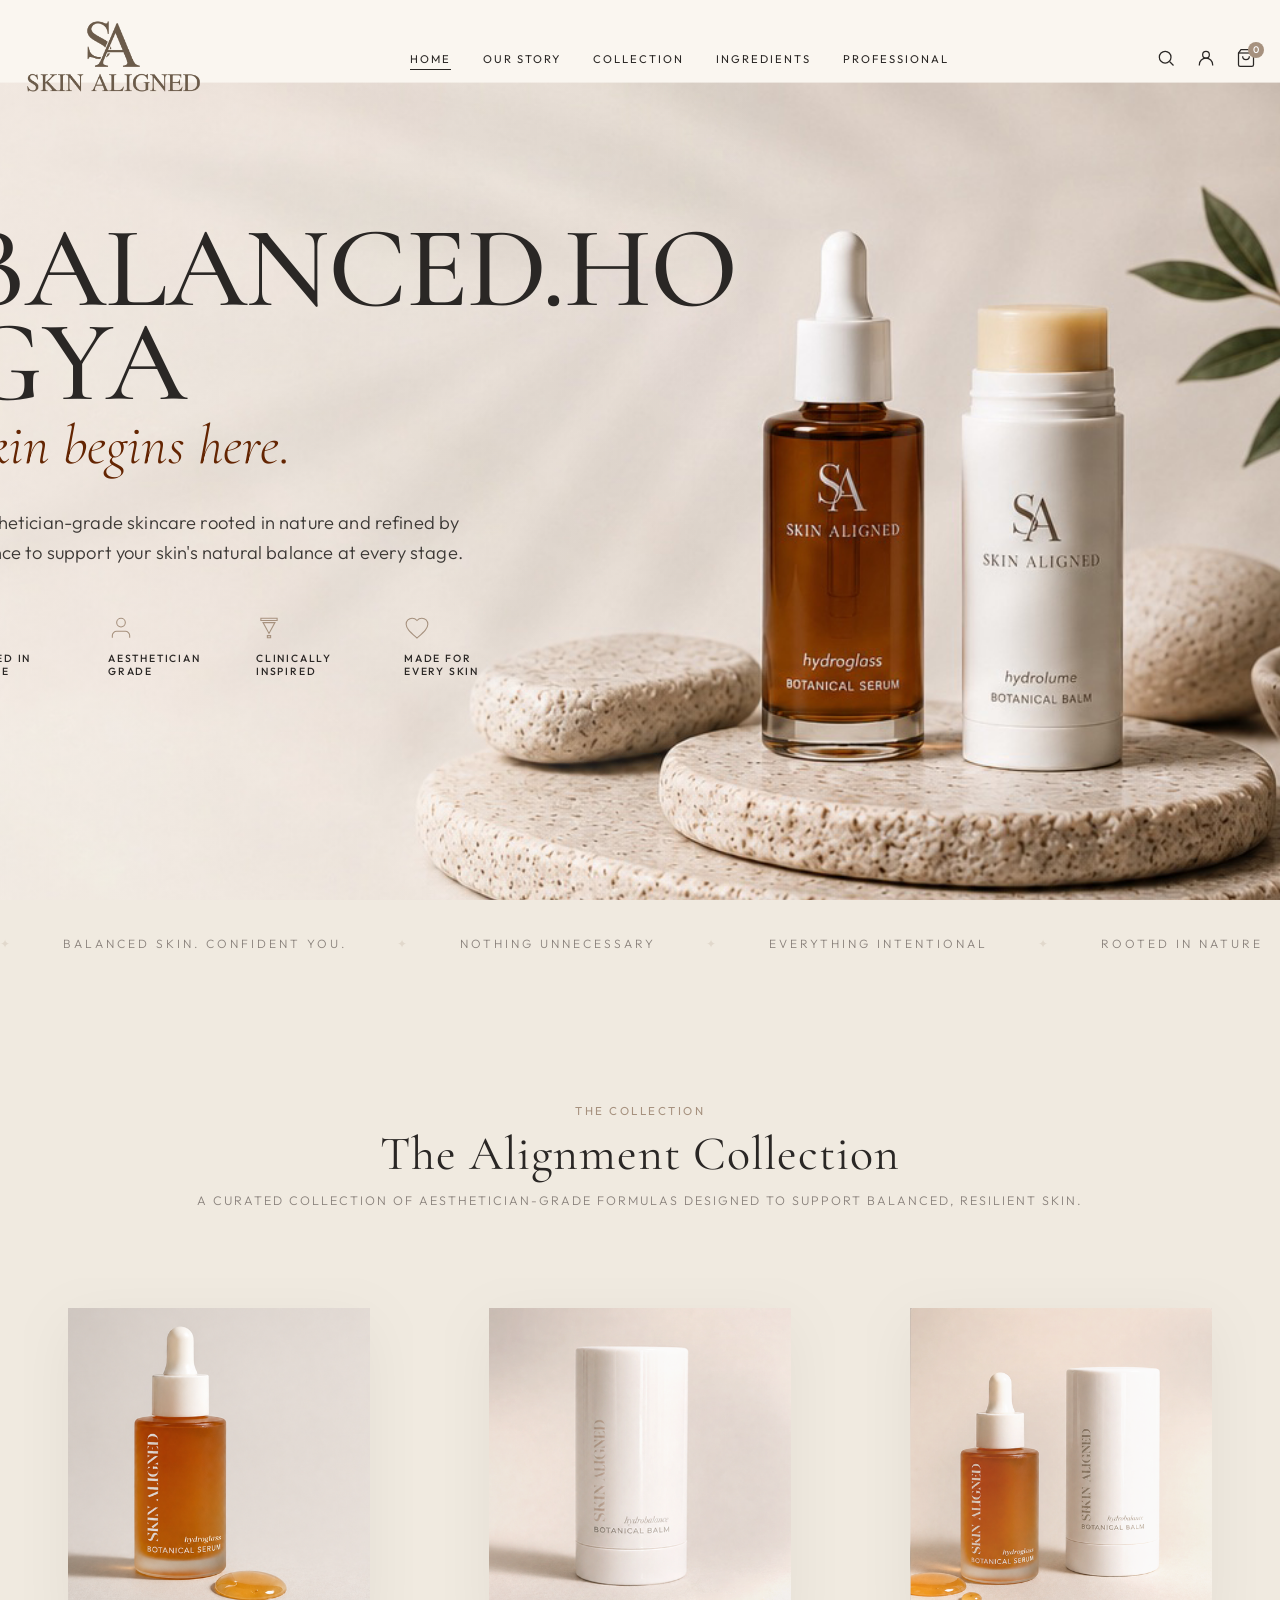
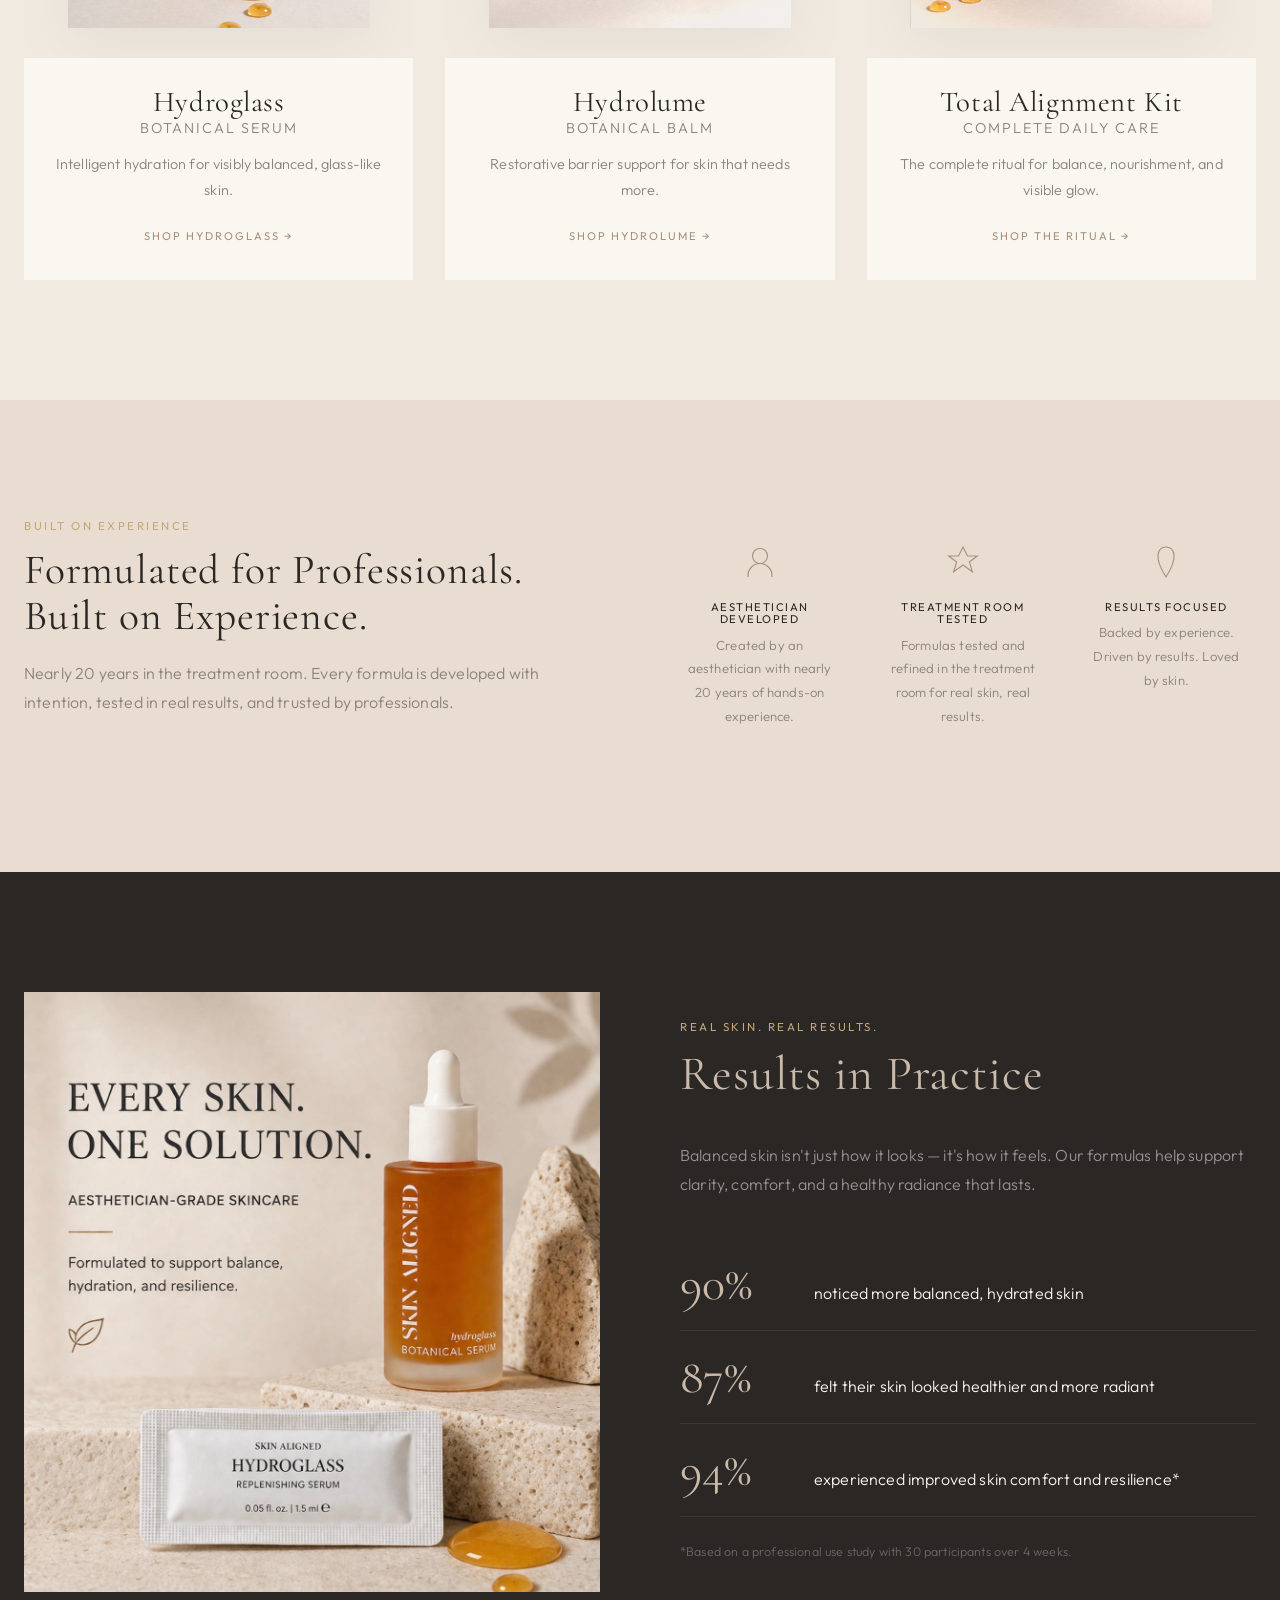
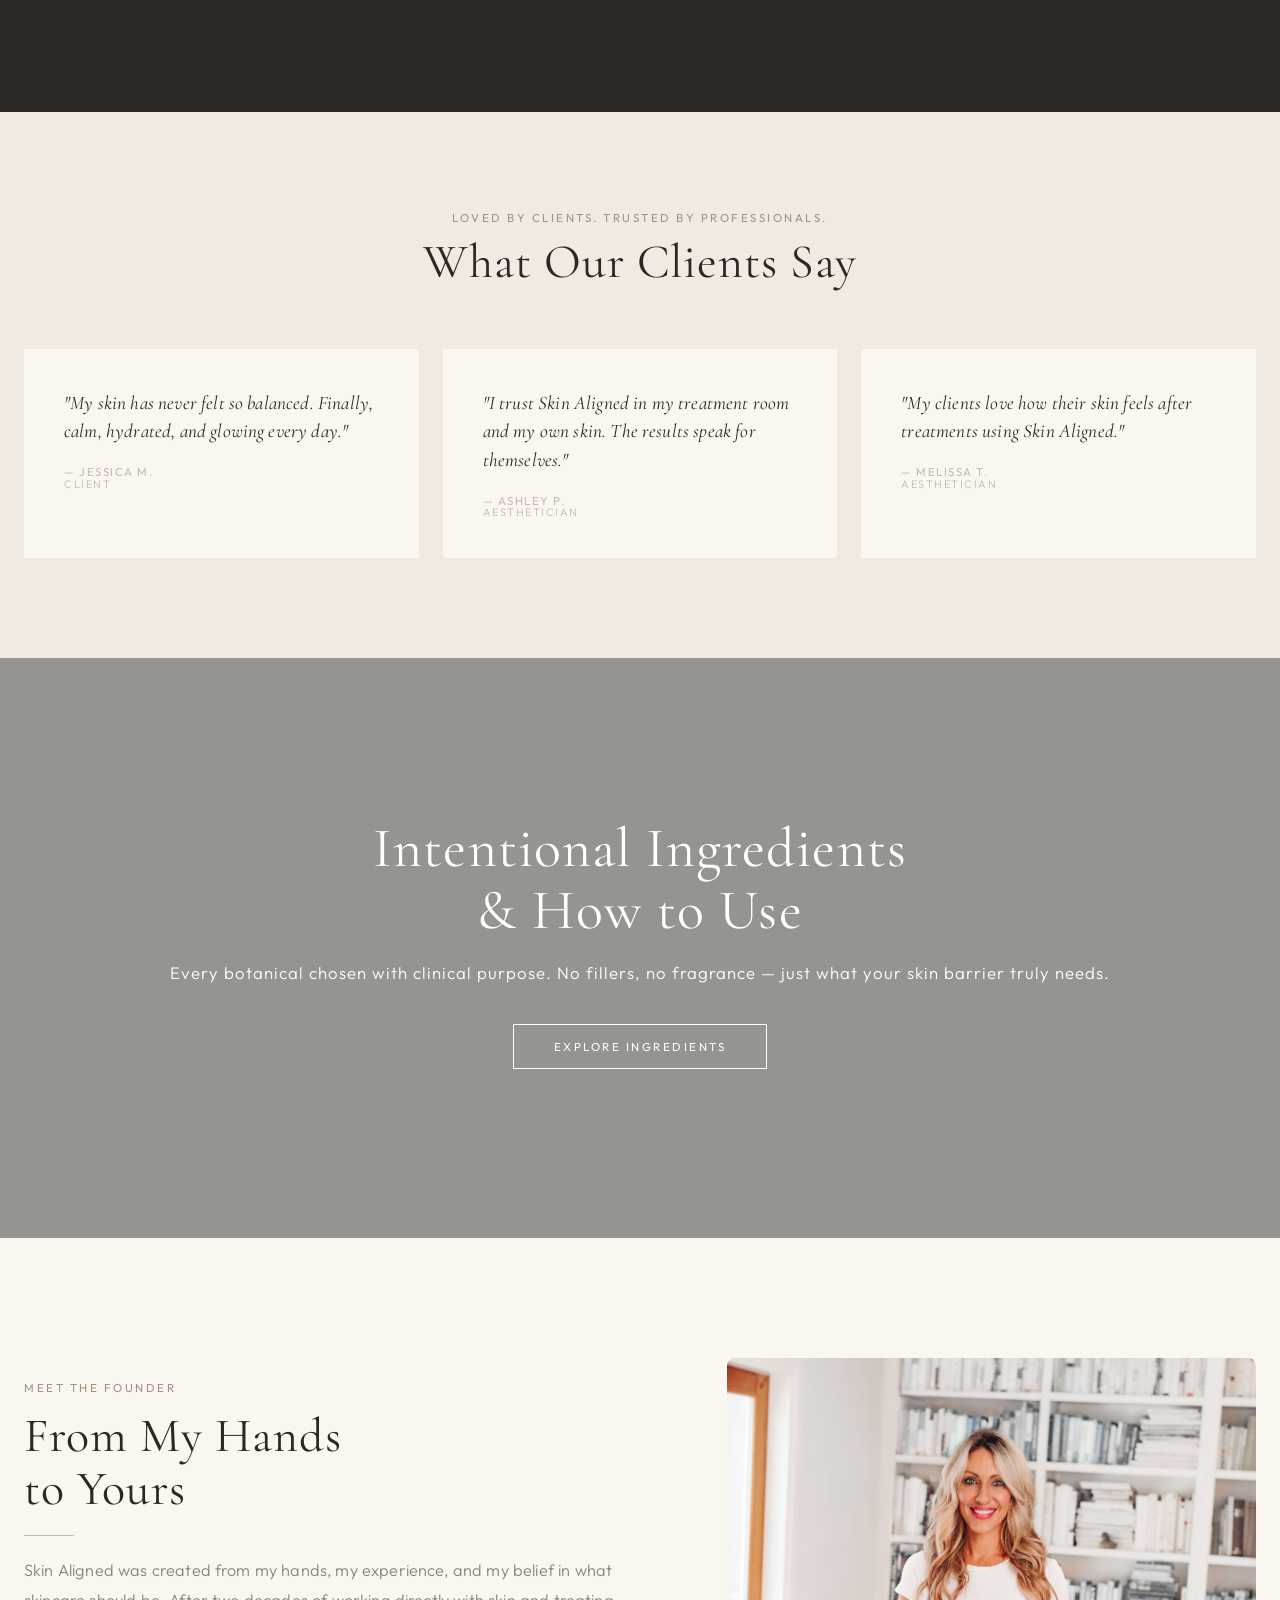
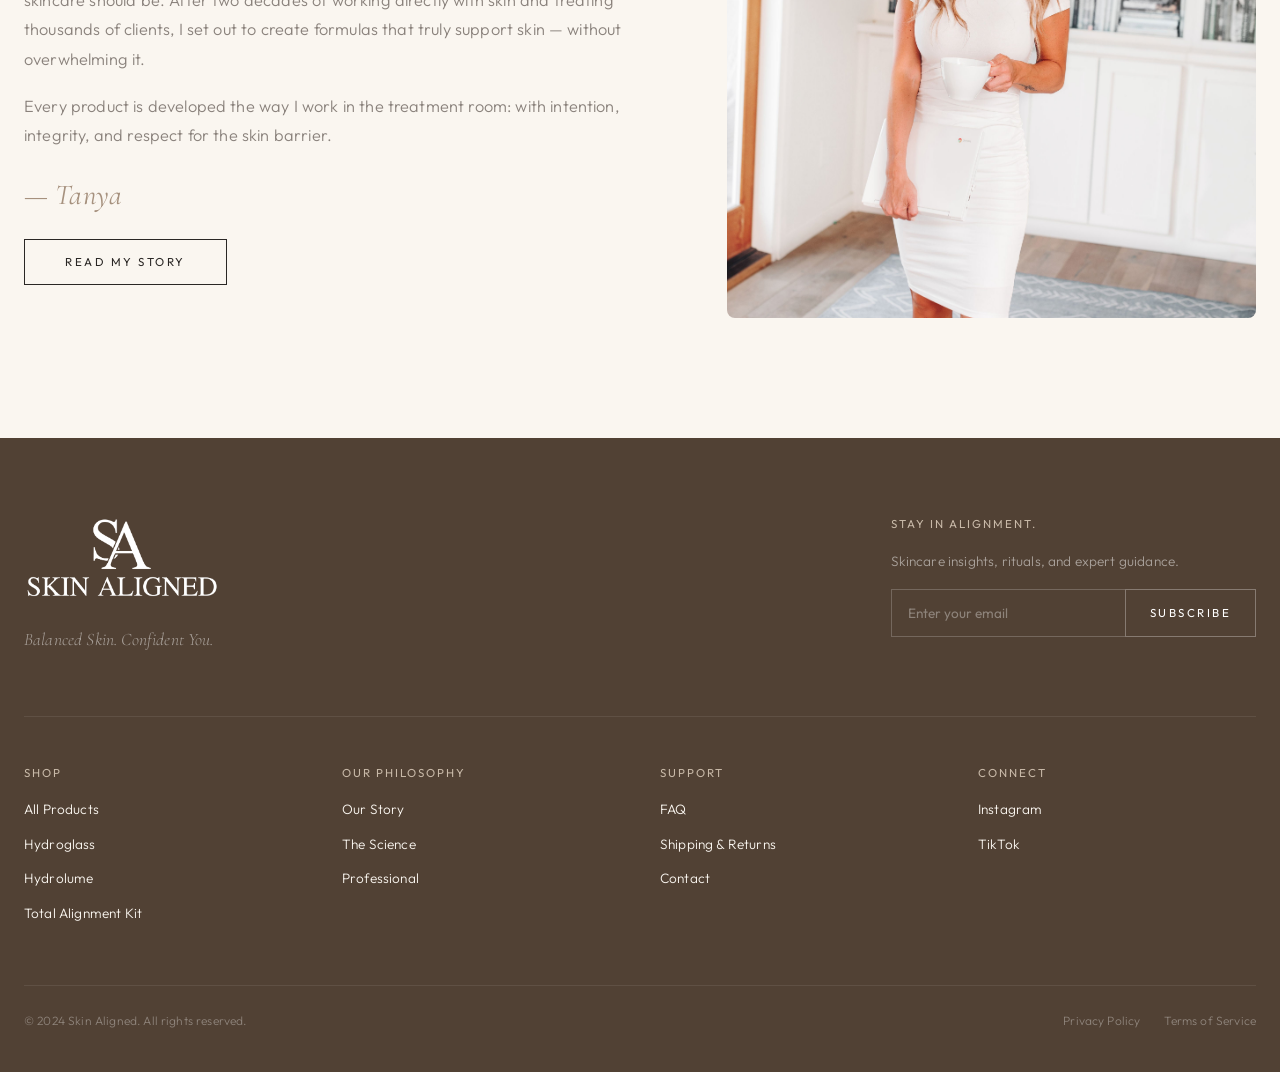
==== commit 5f475ab3: "2nd commit" ====
--- a/index.html
+++ b/index.html
@@ -65,7 +65,7 @@
       <div class="hero__overlay"></div>
       <div class="wrap">
         <div class="hero__body reveal">
-          <h1>BALANCED.</h1>
+          <h1>BALANCED.ho gya</h1>
           <span class="hero__subtitle">Skin begins here.</span>
           <p>Aesthetician-grade skincare rooted in nature and refined by science to support your skin's natural balance
             at every stage.</p>
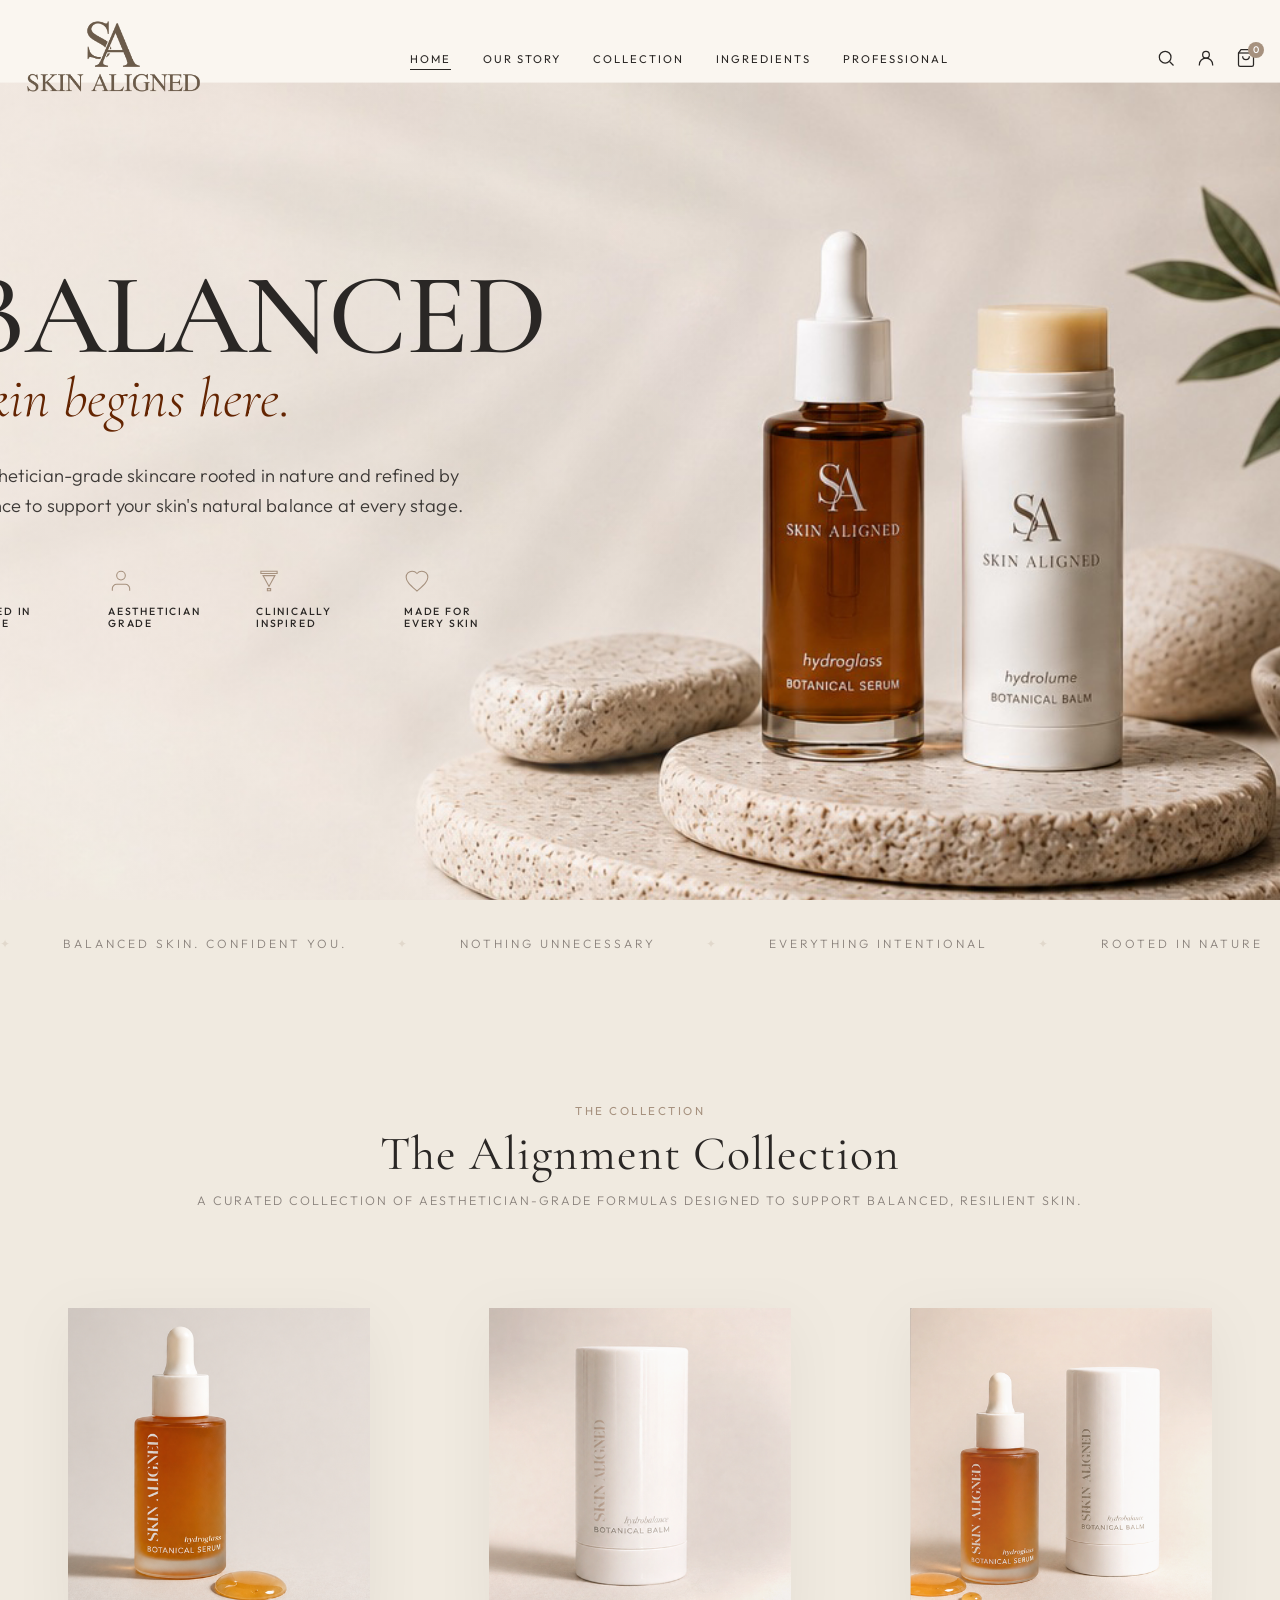
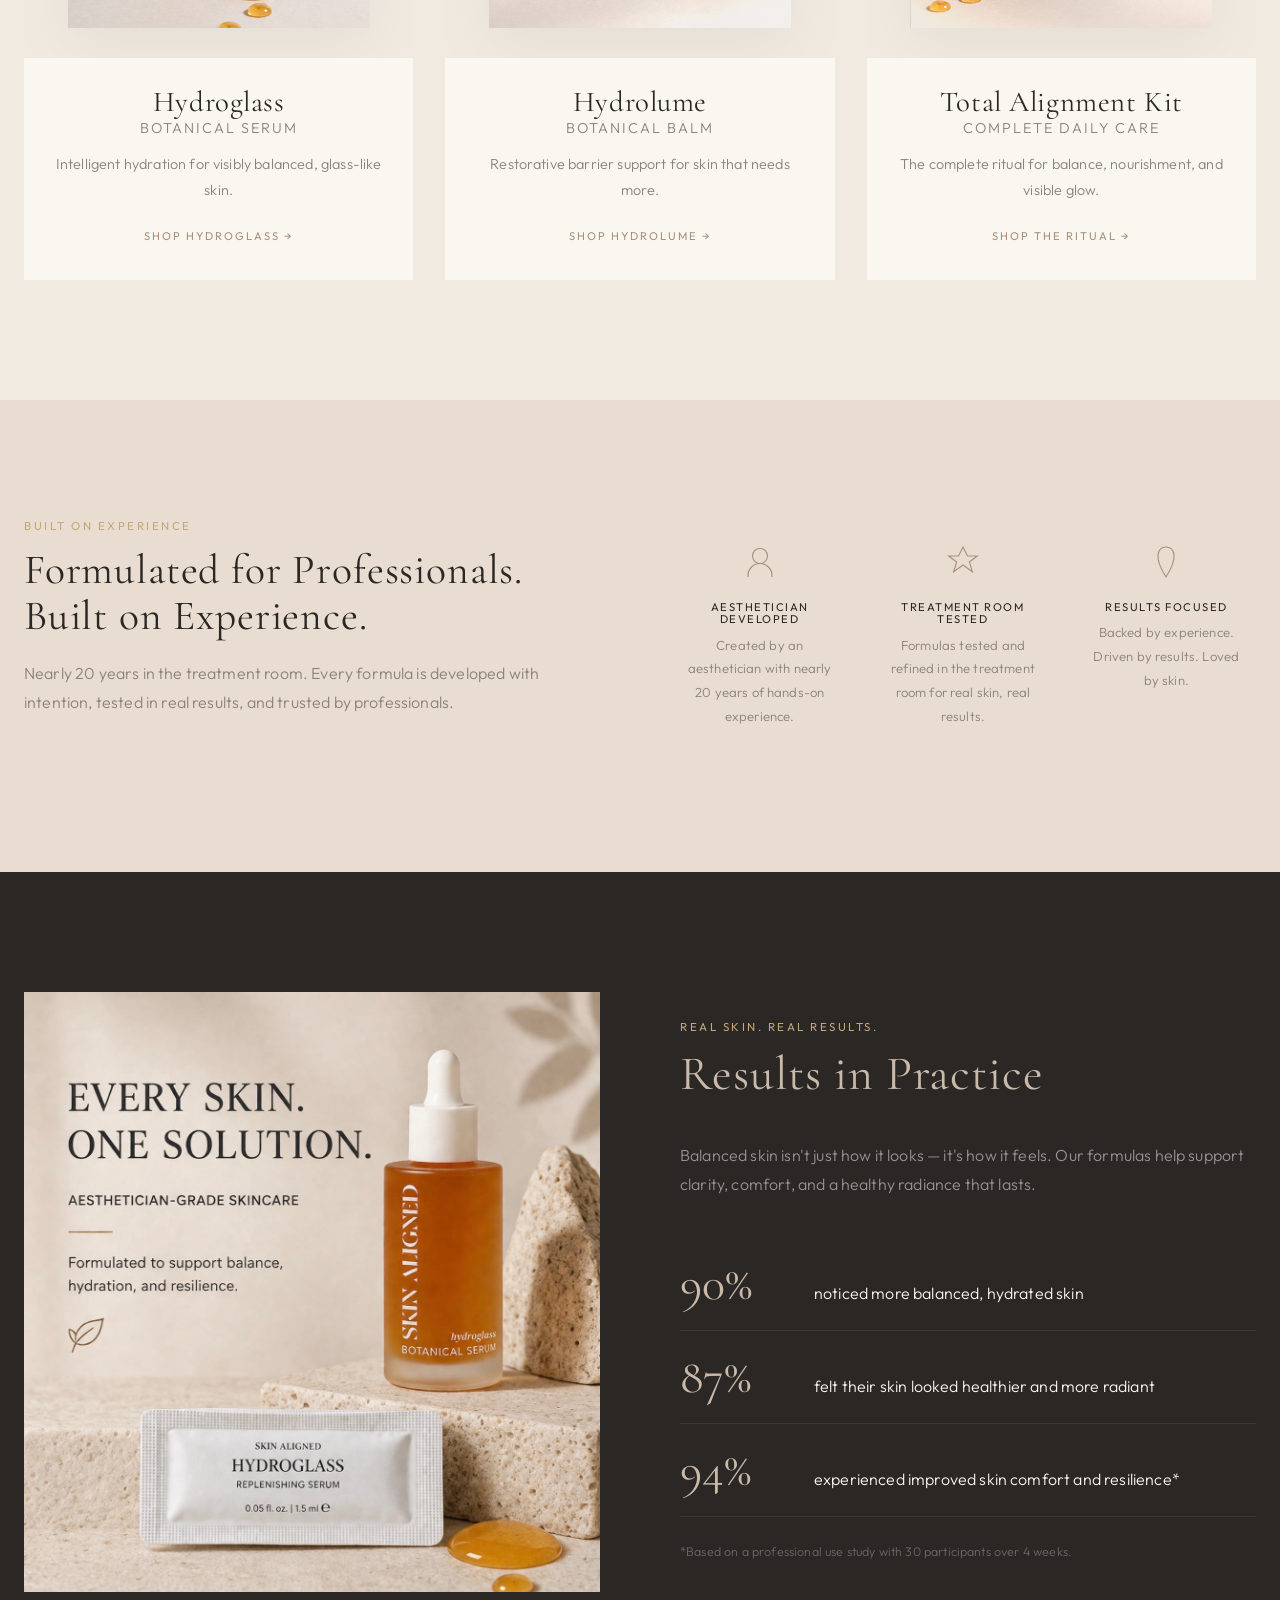
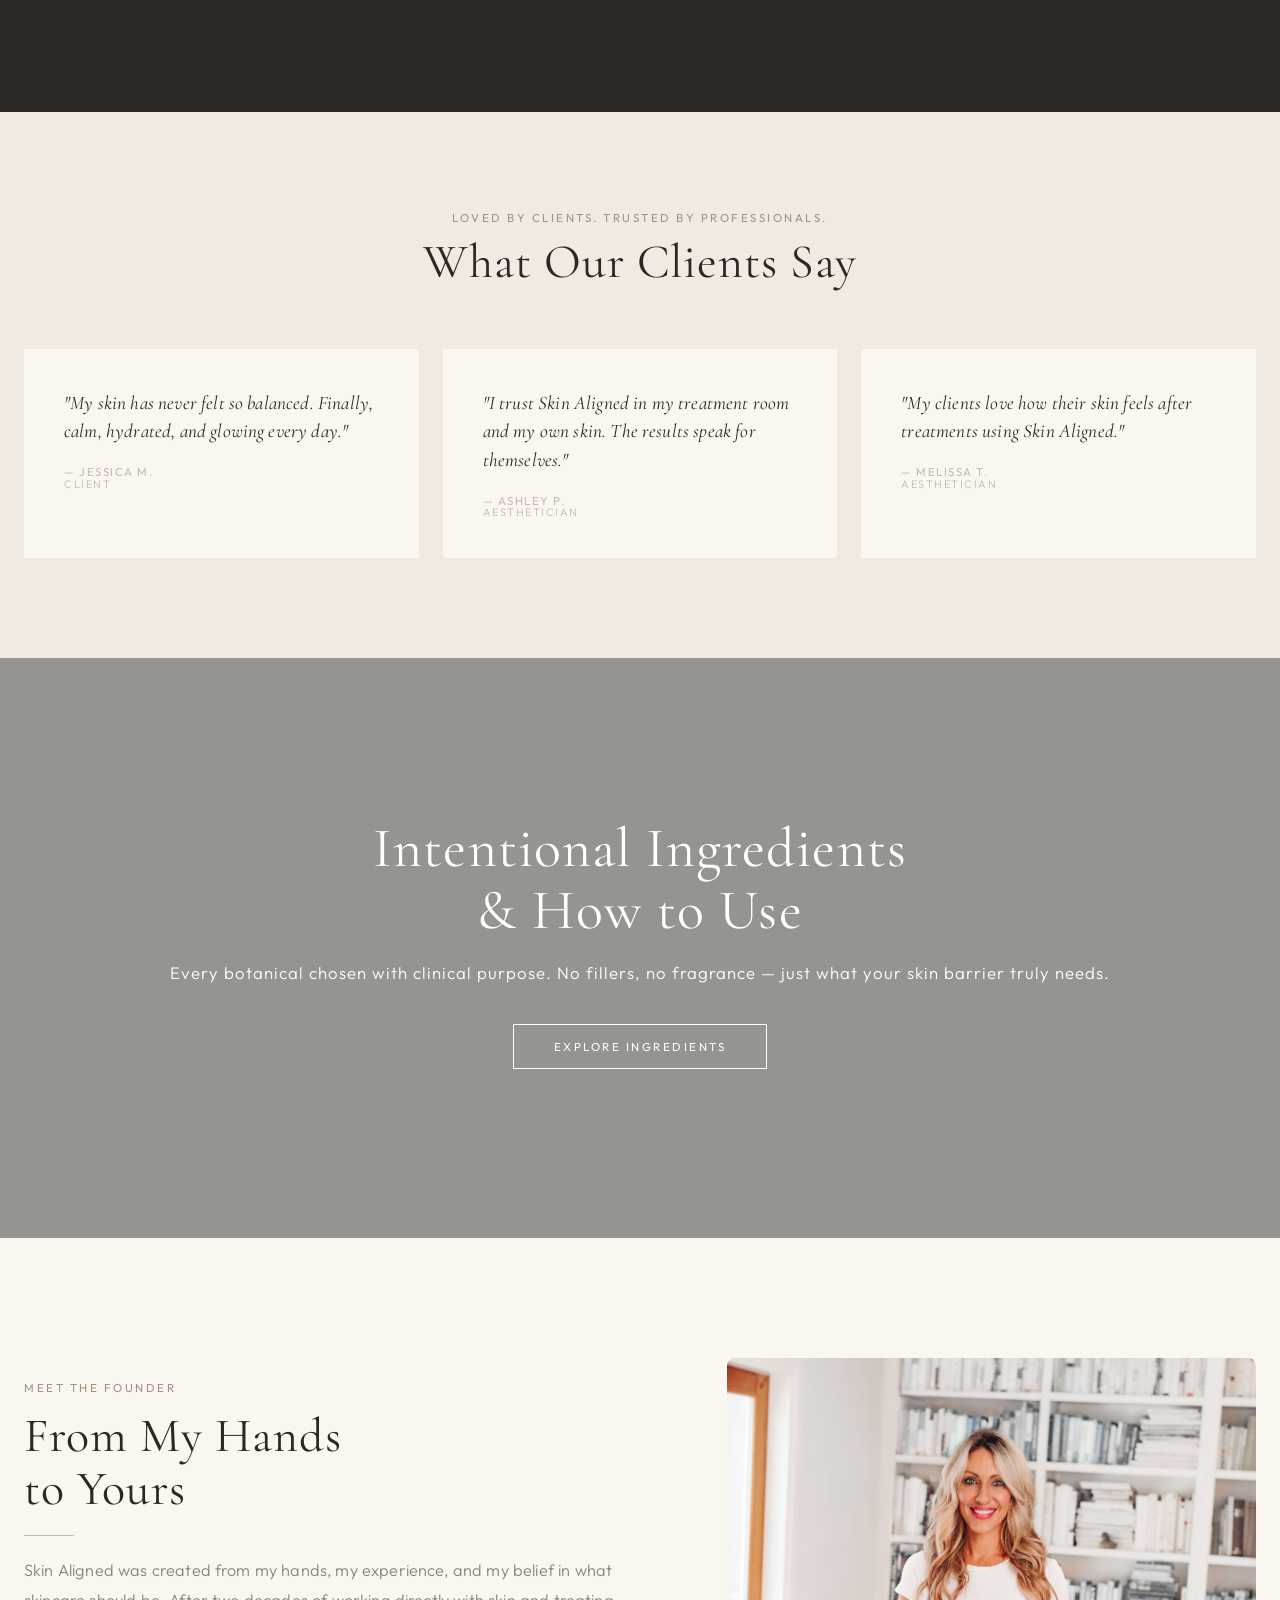
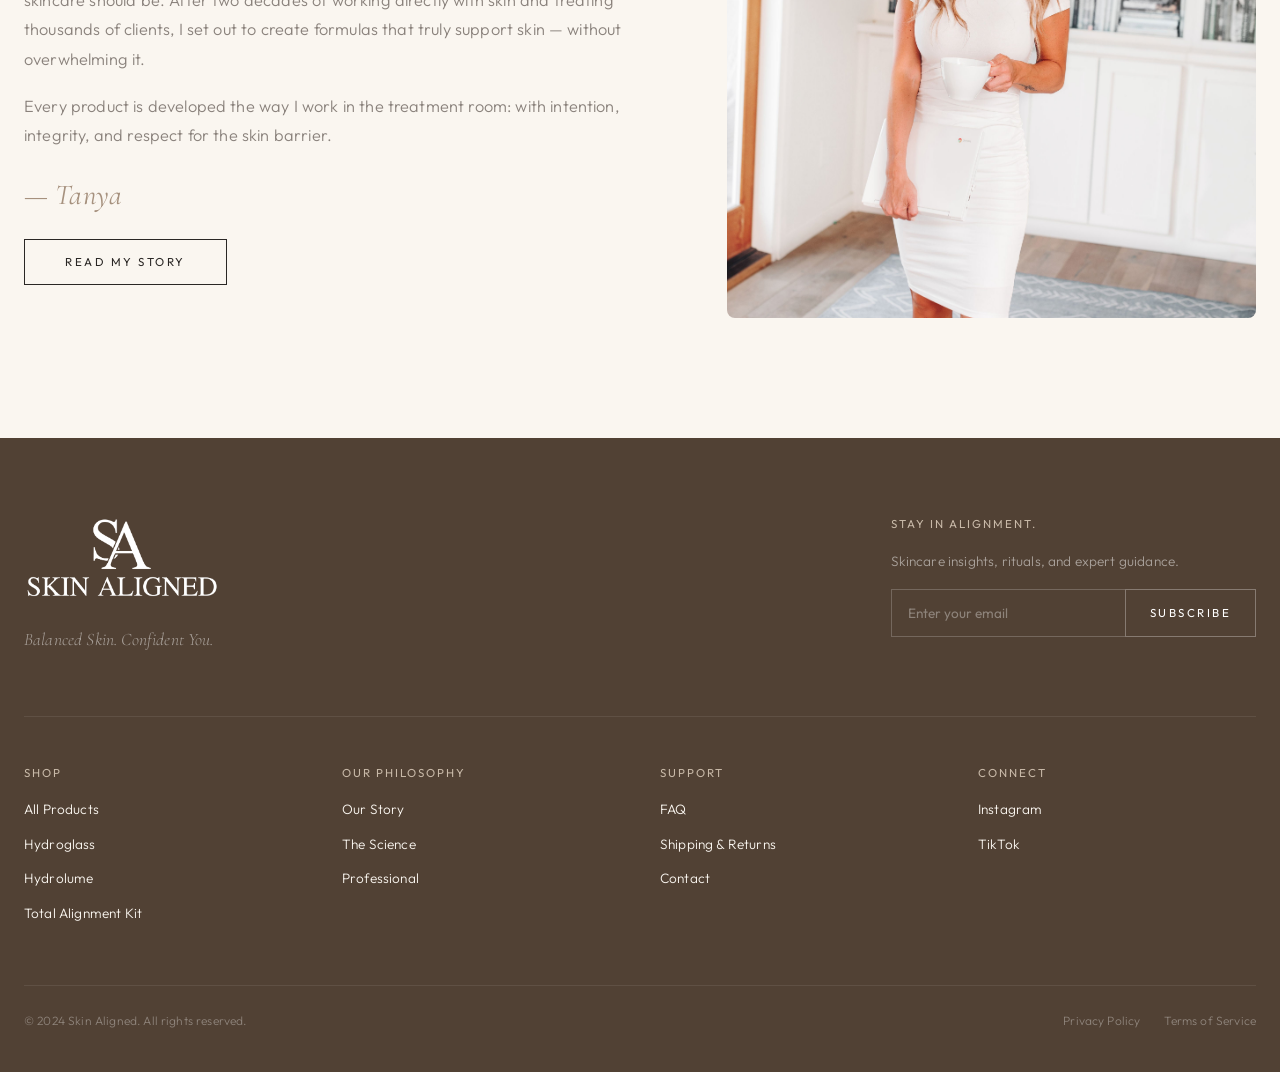
==== commit b123bd91: "again a small commit" ====
--- a/index.html
+++ b/index.html
@@ -65,7 +65,7 @@
       <div class="hero__overlay"></div>
       <div class="wrap">
         <div class="hero__body reveal">
-          <h1>BALANCED.ho gya</h1>
+          <h1>BALANCED</h1>
           <span class="hero__subtitle">Skin begins here.</span>
           <p>Aesthetician-grade skincare rooted in nature and refined by science to support your skin's natural balance
             at every stage.</p>
@@ -350,4 +350,4 @@
   <script src="assets/js/main.js"></script>
 </body>
 
-</html>+</html>
